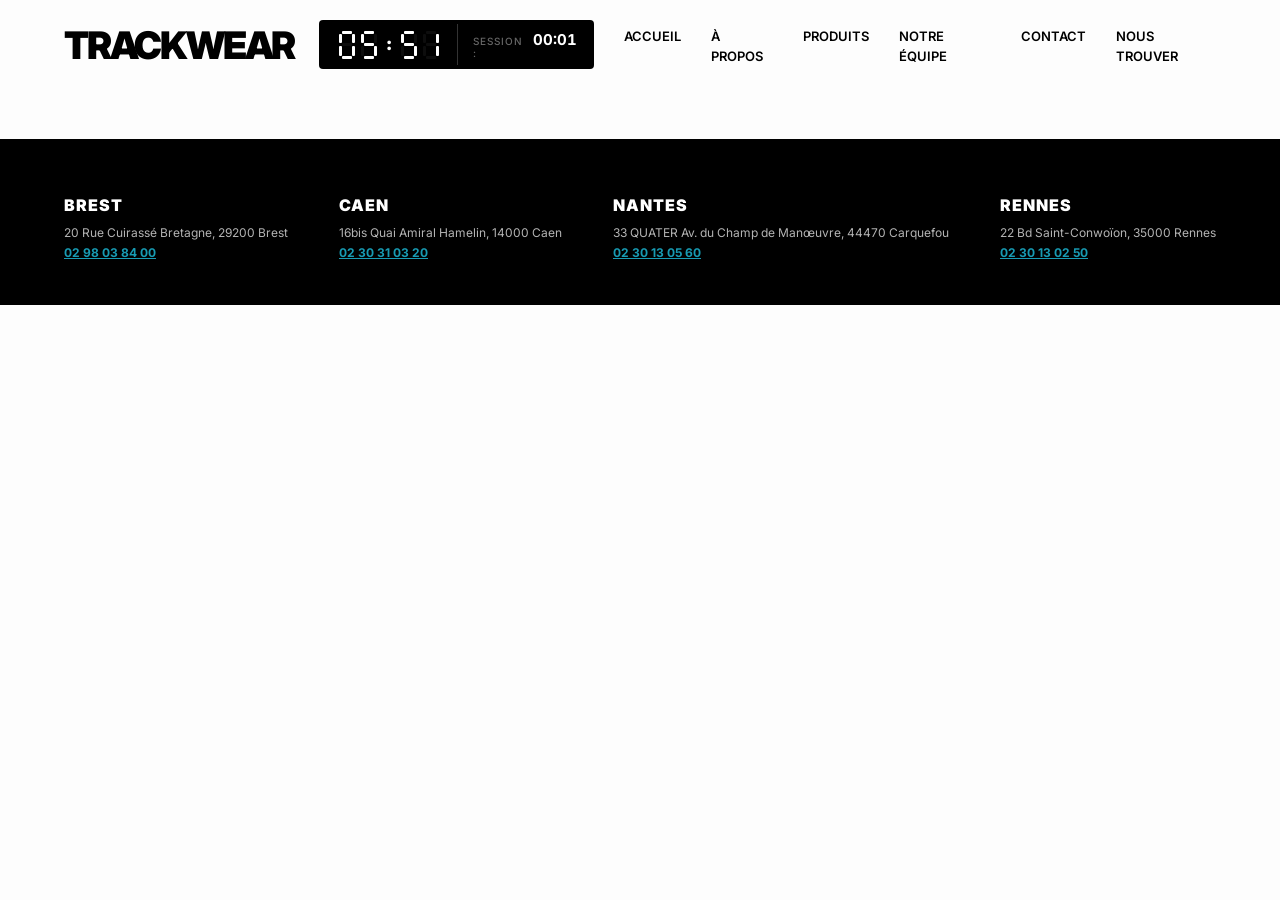
==== index/index.html @ 999ee444 "Update static page" ====
<!DOCTYPE html>
<html lang="fr">
<head>
    <meta charset="UTF-8">
    <meta name="viewport" content="width=device-width, initial-scale=1.0">
    <link rel="stylesheet" href="styles.css">
    <script src="script.js" defer></script>
    <title>Accueil</title>
</head>
<body>
    <div id="loader-overlay">
        <div class="loader-bar"></div>
        <div id="loader-text">Chargement...</div>
    </div>
    <header>
        <nav>
            <div class="logo-container">
                <h1><a href="../index/index.html">Trackwear</a></h1>
                <div class="time">
                    <div id="clock" class="clock">                   
                        <div id="hours-tens"></div>
                        <div id="hours-units"></div>
                        <div id="colon" class="colon">:</div>
                        <div id="minutes-tens"></div>
                        <div id="minutes-units"></div>
                    </div>
                    <div class="chrono-container">
                        <span id="label">Session :</span>
                        <span id="chrono">00:00</span>
                    </div>
                </div>
            </div>
            <div class="links">
                <li><a href="../index/index.html">Accueil</a></li>                
                <li><a href="../about/about.html">À propos</a></li>
                <li><a href="../produits/produits.html">Produits</a></li>
                <li><a href="../team/team.html" class="confirm-nav">Notre Équipe</a></li>
                <li><a href="../contact/contact.html">Contact</a></li>
                <li><a href="../location/location.html">Nous trouver</a></li>
            </div>
        </nav>
    </header>
    <div id="custom-confirm" class="modal-hidden">
        <div class="modal-content">
            <p>Souhaitez-vous vraiment naviguer vers la présentation de l'équipe ?</p>
            <div class="modal-buttons">
                <button id="btn-vrai">VRAI</button>
                <button id="btn-faux">FAUX</button>
            </div>
        </div>
    </div>

    <footer>
        <div class="footer-content">
            <div class="campus">
                <h3>Brest</h3>
                <p>20 Rue Cuirassé Bretagne, 29200 Brest</p>
                <p class="phone-number">02 98 03 84 00</p>
            </div>
            <div class="campus">
                <h3>Caen</h3>
                <p>16bis Quai Amiral Hamelin, 14000 Caen</p>
                <p class="phone-number">02 30 31 03 20</p>
            </div>
            <div class="campus">
                <h3>Nantes</h3>
                <p>33 QUATER Av. du Champ de Manœuvre, 44470 Carquefou</p>
                <p class="phone-number">02 30 13 05 60</p>
            </div>
            <div class="campus">
                <h3>Rennes</h3>
                <p>22 Bd Saint-Conwoïon, 35000 Rennes</p>
                <p class="phone-number">02 30 13 02 50</p>
            </div>
        </div>
        <audio id="ringtone" src="../assets/audio/alastor_sonnerie.mp3"></audio>
    </footer>
</body>
</html>
---- index/styles.css ----
@import url('https://fonts.googleapis.com/css2?family=Inter:wght@400;500;900&display=swap');

body {
    margin: 0;
    font-family: 'Inter', sans-serif;
    background-color: #fdfdfd;
}

/* Le conteneur du loader (caché par défaut) */
#loader-overlay {
    position: fixed;
    top: 0;
    left: 0;
    width: 100%;
    height: 100%;
    background: rgba(255, 255, 255, 0.9); /* Fond blanc semi-transparent */
    display: none; /* Caché */
    flex-direction: column;
    justify-content: center;
    align-items: center;
    z-index: 9999;
}

/* La barre de chargement animée */
.loader-bar {
    width: 150px;
    height: 4px;
    background-color: #eee;
    position: relative;
    overflow: hidden;
}

.loader-bar::after {
    content: '';
    position: absolute;
    width: 60px;
    height: 100%;
    background-color: #000; /* Noir comme ton logo */
    animation: loading 1.5s infinite ease-in-out;
}

@keyframes loading {
    0% { left: -60px; }
    100% { left: 150px; }
}

#loader-text {
    margin-top: 15px;
    font-weight: 900;
    text-transform: uppercase;
    font-size: 12px;
    letter-spacing: 2px;
}

/* --- NAVIGATION --- */
nav {
    display: flex;
    justify-content: space-between;
    align-items: center;
    padding: 20px 5%;
}

.logo-container {
    display: flex;
    flex-direction: row; 
    align-items: center;
    gap: 25px; 
}

h1 {
    margin: 0;
    font-weight: 900;
    font-size: 38px; 
    line-height: 1;
    letter-spacing: -2.2px;
    text-transform: uppercase;
}

h1 a {
    text-decoration: none;
    color: #000;
}

/* --- BOITIER TEMPS --- */
.time {
    display: flex;
    flex-direction: row;
    align-items: center;
    background: #000; 
    border-radius: 4px;
    padding: 4px 12px;
}

.clock, .chrono-container {
    display: flex;
    align-items: center;
    color: #fff;
    padding: 6px 5px;
}

/* HORLOGE */
.clock > div {
    position: relative;
    width: 16px;
    height: 28px;
    margin: 0 3px;
}

.segment {
    position: absolute;
    background: #fff;
    border-radius: 1px;
}

/* Positions Segments (Taille 28px) */
.segment0 { left: 3px; top: 0; width: 10px; height: 3px; }
.segment1 { left: 0; top: 3px; width: 3px; height: 9px; }
.segment2 { left: 13px; top: 3px; width: 3px; height: 9px; }
.segment3 { left: 3px; top: 12px; width: 10px; height: 3px; }
.segment4 { left: 0; top: 15px; width: 3px; height: 10px; }
.segment5 { left: 13px; top: 15px; width: 3px; height: 10px; }
.segment6 { left: 3px; top: 25px; width: 10px; height: 3px; }

.clock > .colon {
    font-size: 18px;
    font-weight: 900;
    width: 12px;
    text-align: center;
    line-height: 25px;
}

.off { opacity: 0.05; }

/* --- CHRONO AVEC LABEL GRIS --- */
.chrono-container {
    border-left: 1px solid rgba(255, 255, 255, 0.2);
    margin-left: 10px;
    padding-left: 15px;
    display: flex;
    align-items: baseline; /* Aligne le texte sur la ligne de base */
}

#label {
    color: #fff;
    opacity: 0.4;       /* C'est ici qu'on crée le gris par transparence */
    font-size: 10px;    /* Plus petit pour le style */
    font-weight: 500;
    text-transform: uppercase;
    margin-right: 8px;  /* Espace avec les chiffres */
    letter-spacing: 1px;
}

#chrono {
    font-weight: 700;
    font-size: 15px;
    font-variant-numeric: tabular-nums; /* Empêche le tremblement */
    min-width: 45px;
    text-align: right;
}

/* --- LIENS --- */
.links { display: flex; list-style: none; margin: 0; }
.links li { margin-left: 30px; }
.links a {
    text-decoration: none;
    color: #000;
    font-weight: 600;
    text-transform: uppercase;
    font-size: 13px;
    position: relative;
    padding-bottom: 5px;
}
.links a::after {
    content: '';
    position: absolute;
    width: 0;
    height: 2px;
    bottom: 0; left: 0;
    background-color: #000;
    transition: width 0.3s ease;
}
.links a:hover::after { width: 100%; }

.nav-active {
    background-color: #ffcc00 !important; /* Couleur test bien visible */
    color: #000 !important;
}

#custom-confirm {
    position: fixed;
    top: 0; left: 0; width: 100%; height: 100%;
    background: rgba(0,0,0,0.8);
    display: none; /* Caché par défaut */
    justify-content: center;
    align-items: center;
    z-index: 10000;
}

.modal-content {
    background: white;
    padding: 30px;
    border-radius: 4px;
    text-align: center;
    font-family: 'Inter', sans-serif;
}

.modal-content p {
    font-weight: 900;
    text-transform: uppercase;
    margin-bottom: 20px;
}

.modal-buttons {
    display: flex;
    gap: 20px;
    justify-content: center;
}

.modal-buttons button {
    padding: 10px 25px;
    border: 2px solid black;
    font-weight: 900;
    cursor: pointer;
    transition: 0.2s;
}

#btn-vrai { background: black; color: white; }
#btn-faux { background: white; color: black; }

#btn-vrai:hover { opacity: 0.8; }
#btn-faux:hover { background: #eee; }

footer {
    background-color: #000;
    color: #fff;
    padding: 40px 5%;
    margin-top: 50px;
    font-family: 'Inter', sans-serif;
}

.footer-content {
    display: flex;
    justify-content: space-between;
    flex-wrap: wrap;
    gap: 20px;
}

.campus h3 {
    text-transform: uppercase;
    font-weight: 900;
    font-size: 16px;
    margin-bottom: 10px;
    letter-spacing: 1px;
}

.campus p {
    font-size: 12px;
    opacity: 0.7;
    margin: 5px 0;
}

.phone-number {
    cursor: pointer;
    font-weight: 700;
    color: #2df; /* Un petit rappel du bleu pour montrer que c'est interactif */
    text-decoration: underline;
}
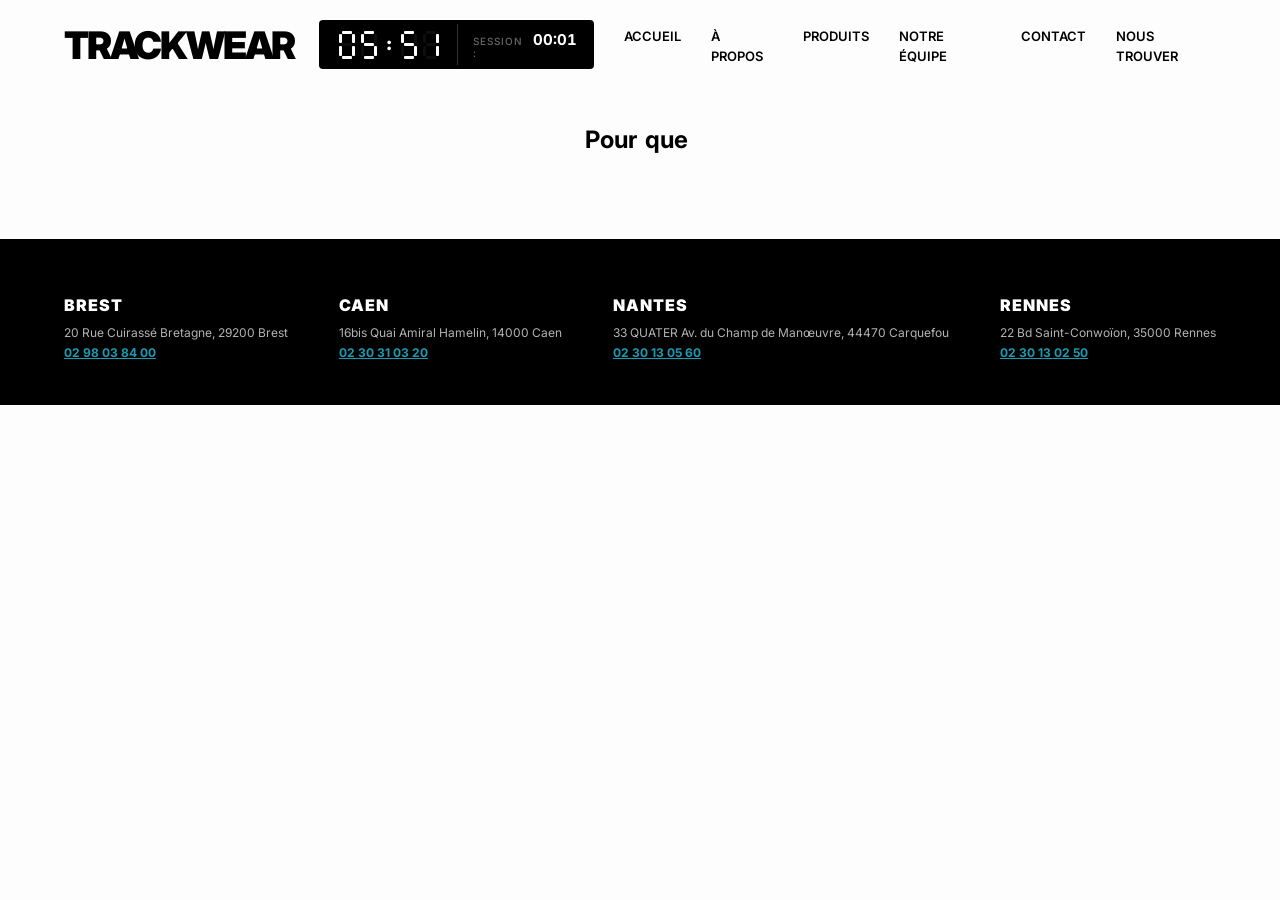
==== commit 562014ad: "update" ====
--- a/index/index.html
+++ b/index/index.html
@@ -40,14 +40,9 @@
             </div>
         </nav>
     </header>
-    <div id="custom-confirm" class="modal-hidden">
-        <div class="modal-content">
-            <p>Souhaitez-vous vraiment naviguer vers la présentation de l'équipe ?</p>
-            <div class="modal-buttons">
-                <button id="btn-vrai">VRAI</button>
-                <button id="btn-faux">FAUX</button>
-            </div>
-        </div>
+
+    <div class="slogan-container">
+        <h4 id="slogan-animated" class="slogan-text"></h4>
     </div>
 
     <footer>
--- a/index/styles.css
+++ b/index/styles.css
@@ -181,9 +181,46 @@
 }
 .links a:hover::after { width: 100%; }
 
-.nav-active {
-    background-color: #ffcc00 !important; /* Couleur test bien visible */
-    color: #000 !important;
+.slogan-container {
+    height: 100px; /* Hauteur fixe pour éviter que le reste du site bouge */
+    display: flex;
+    align-items: center;
+    justify-content: center;
+    overflow: hidden;
+}
+
+.slogan-text {
+    font-family: 'Inter', sans-serif;
+    font-weight: 700;
+    font-size: 24px;
+    text-align: center;
+    transition: all 0.5s ease;
+}
+
+/* Animation de translation (Droite -> Gauche -> Centre) */
+@keyframes shakeAndSlide {
+    0% { transform: translateX(0); }
+    30% { transform: translateX(50px); }
+    60% { transform: translateX(-50px); }
+    100% { transform: translateX(0); }
+}
+
+.animate-move {
+    animation: shakeAndSlide 1.5s ease-in-out forwards;
+}
+
+/* Apparition douce du mot */
+.word {
+    display: inline-block;
+    margin-right: 8px;
+    opacity: 0;
+    transform: translateY(10px);
+    transition: all 0.5s ease;
+}
+
+.word.visible {
+    opacity: 1;
+    transform: translateY(0);
 }
 
 #custom-confirm {
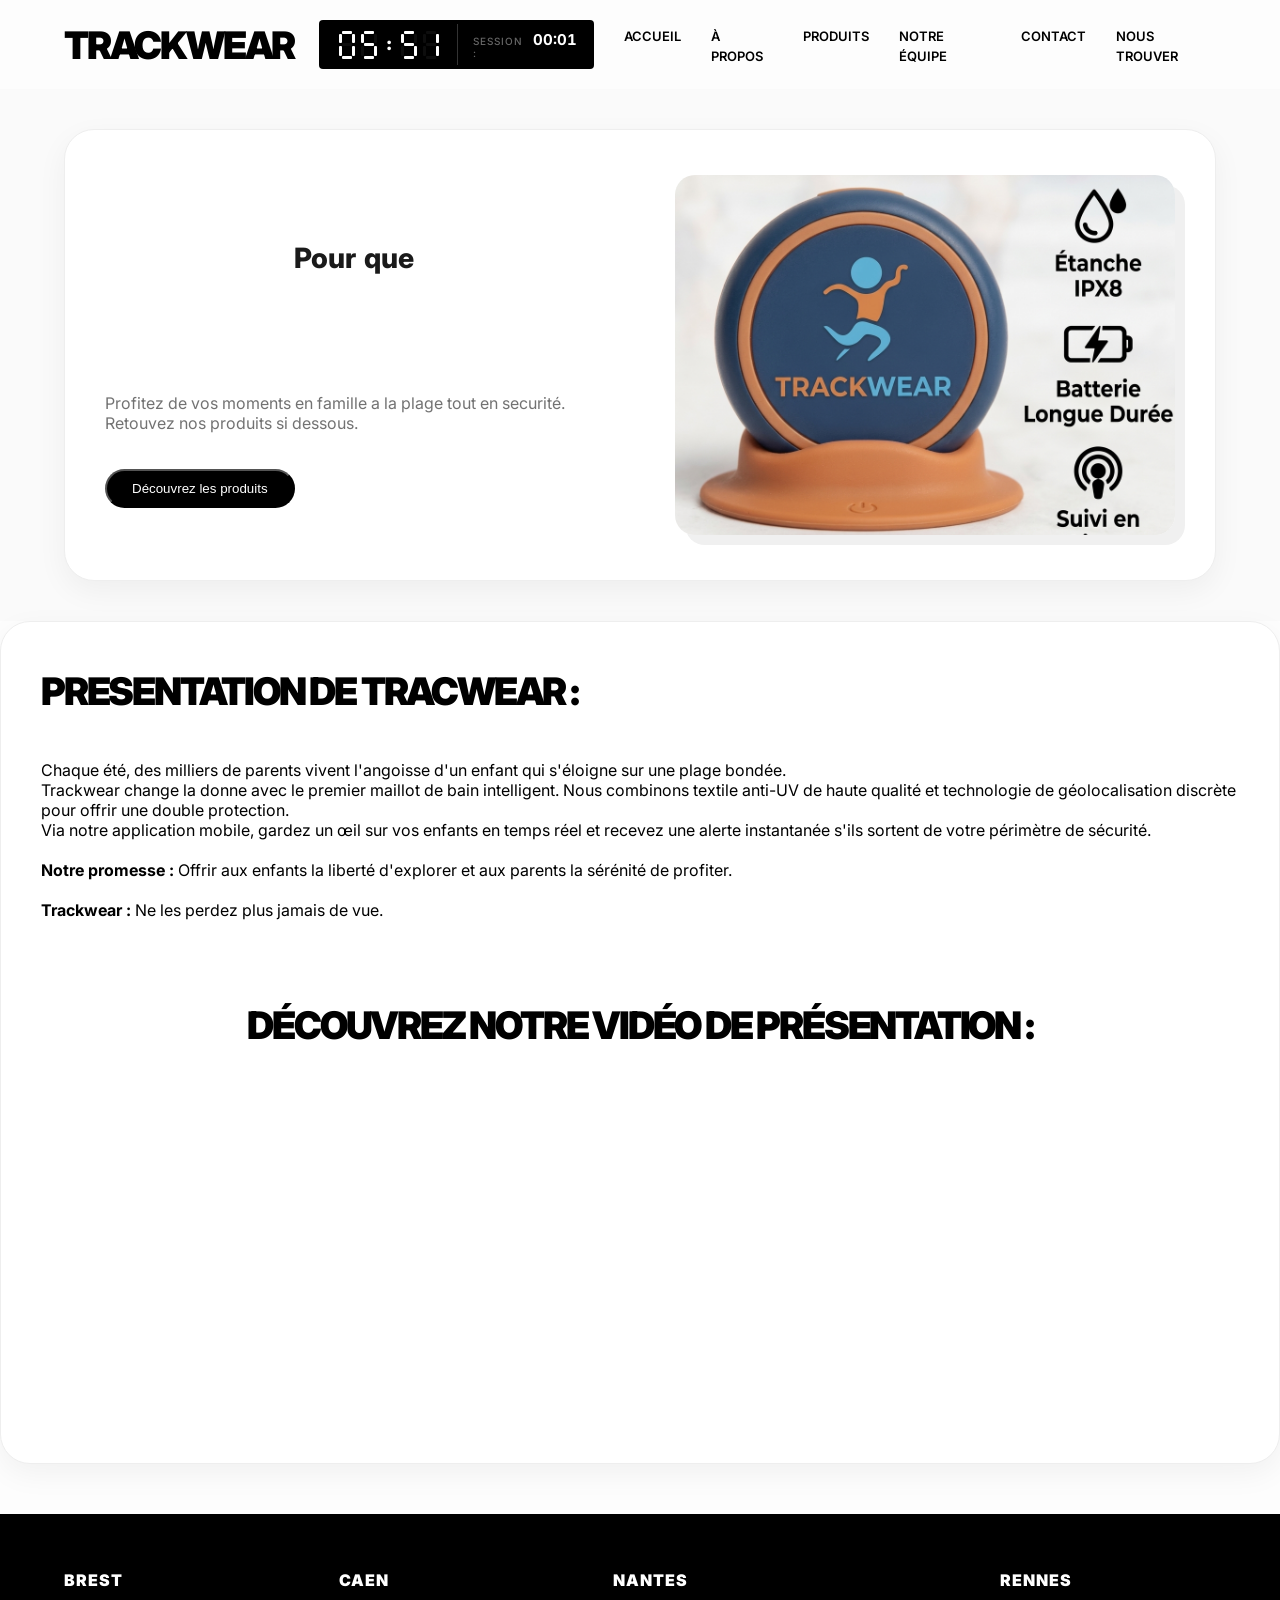
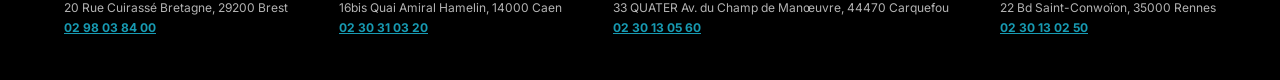
==== commit d016268c: "acceuil 95%" ====
--- a/index/index.html
+++ b/index/index.html
@@ -4,6 +4,7 @@
     <meta charset="UTF-8">
     <meta name="viewport" content="width=device-width, initial-scale=1.0">
     <link rel="stylesheet" href="styles.css">
+    <link rel="stylesheet" href="acceuil.css">
     <script src="script.js" defer></script>
     <title>Accueil</title>
 </head>
@@ -41,9 +42,37 @@
         </nav>
     </header>
 
-    <div class="slogan-container">
-        <h4 id="slogan-animated" class="slogan-text"></h4>
-    </div>
+    <section class="slogan-section">
+        <div class="slogan-container">
+            <div class="text-wrapper">
+                <h4 id="slogan-animated" class="slogan-text"></h4>
+                <p>Profitez de vos moments en famille a la plage tout en securité. <br>Retouvez nos produits si dessous.</p>
+                <a href="../produits/produits.html" class="nav-link cta-link">
+                    <button>Découvrez les produits</button>
+                </a>
+            </div>
+            <div class="image-wrapper">
+                <img src="../assets/images/tracker.png" alt="Tracker" class="slogan-image">
+            </div>
+        </div>
+    </section>
+
+    <section class="presentation-section">
+        <div>
+            <h1>Presentation de Tracwear :</h1>
+            <p>Chaque été, des milliers de parents vivent l'angoisse d'un enfant qui s'éloigne sur une plage bondée.<br> Trackwear change la donne avec le premier maillot de bain intelligent. 
+                Nous combinons textile anti-UV de haute qualité et technologie de géolocalisation discrète pour offrir une double protection. <br>Via notre application mobile, gardez un œil sur vos enfants en temps réel et recevez une alerte instantanée s'ils sortent de votre périmètre de sécurité. <br><br>
+                <strong>Notre promesse :</strong> Offrir aux enfants la liberté d'explorer et aux parents la sérénité de profiter.<br><br>
+                <strong>Trackwear :</strong> Ne les perdez plus jamais de vue.</p>
+        </div>
+
+        <div class="video-section">
+            <h1>Découvrez notre vidéo de présentation :</h1>
+            <div class="video-wrapper">
+               <iframe width="560" height="315" src="https://www.youtube.com/embed/kBzwgoLdyms" title="YouTube video player" frameborder="0" allow="accelerometer; autoplay; clipboard-write; encrypted-media; gyroscope; picture-in-picture" allowfullscreen></iframe>
+            </div>
+        </div>
+    </section>
 
     <footer>
         <div class="footer-content">
--- a/index/styles.css
+++ b/index/styles.css
@@ -181,92 +181,6 @@
 }
 .links a:hover::after { width: 100%; }
 
-.slogan-container {
-    height: 100px; /* Hauteur fixe pour éviter que le reste du site bouge */
-    display: flex;
-    align-items: center;
-    justify-content: center;
-    overflow: hidden;
-}
-
-.slogan-text {
-    font-family: 'Inter', sans-serif;
-    font-weight: 700;
-    font-size: 24px;
-    text-align: center;
-    transition: all 0.5s ease;
-}
-
-/* Animation de translation (Droite -> Gauche -> Centre) */
-@keyframes shakeAndSlide {
-    0% { transform: translateX(0); }
-    30% { transform: translateX(50px); }
-    60% { transform: translateX(-50px); }
-    100% { transform: translateX(0); }
-}
-
-.animate-move {
-    animation: shakeAndSlide 1.5s ease-in-out forwards;
-}
-
-/* Apparition douce du mot */
-.word {
-    display: inline-block;
-    margin-right: 8px;
-    opacity: 0;
-    transform: translateY(10px);
-    transition: all 0.5s ease;
-}
-
-.word.visible {
-    opacity: 1;
-    transform: translateY(0);
-}
-
-#custom-confirm {
-    position: fixed;
-    top: 0; left: 0; width: 100%; height: 100%;
-    background: rgba(0,0,0,0.8);
-    display: none; /* Caché par défaut */
-    justify-content: center;
-    align-items: center;
-    z-index: 10000;
-}
-
-.modal-content {
-    background: white;
-    padding: 30px;
-    border-radius: 4px;
-    text-align: center;
-    font-family: 'Inter', sans-serif;
-}
-
-.modal-content p {
-    font-weight: 900;
-    text-transform: uppercase;
-    margin-bottom: 20px;
-}
-
-.modal-buttons {
-    display: flex;
-    gap: 20px;
-    justify-content: center;
-}
-
-.modal-buttons button {
-    padding: 10px 25px;
-    border: 2px solid black;
-    font-weight: 900;
-    cursor: pointer;
-    transition: 0.2s;
-}
-
-#btn-vrai { background: black; color: white; }
-#btn-faux { background: white; color: black; }
-
-#btn-vrai:hover { opacity: 0.8; }
-#btn-faux:hover { background: #eee; }
-
 footer {
     background-color: #000;
     color: #fff;
--- a/index/acceuil.css
+++ b/index/acceuil.css
@@ -0,0 +1,176 @@
+.slogan-section {
+    padding: 40px 5%;
+    background-color: #fafafa; /* Gris très léger pour faire ressortir le blanc */
+}
+
+.slogan-container {
+    height: 450px;
+    max-width: 1200px;
+    margin: 0 auto;
+    display: flex;
+    align-items: center;
+    justify-content: space-between;
+    background: #ffffff;
+    border-radius: 30px; /* Coins arrondis modernes */
+    padding: 0 40px;
+    box-shadow: 0 10px 30px rgba(0, 0, 0, 0.05); /* Ombre très subtile */
+    overflow: hidden;
+    border: 1px solid #eeeeee; /* Bordure fine au lieu du rouge */
+}
+
+/* On donne du poids au texte */
+.text-wrapper {
+    flex: 1;
+    padding-right: 20px;
+}
+
+.text-wrapper p {
+    opacity: 55%;
+    margin-top: 80px;
+}
+
+.text-wrapper button {
+    margin-top: 20px;
+    padding: 10px 25px;
+    border-radius: 30px;
+    background-color: black;
+    color: white;
+    text-decoration: none;
+    cursor: pointer;
+}
+
+.slogan-text {
+    width: 70%;
+    font-family: 'Inter', sans-serif;
+    font-weight: 800; /* Plus gras pour le côté impactant */
+    font-size: 28px;
+    color: #1a1a1a;
+    line-height: 1.3;
+    text-align: center; /* Aligné à gauche pour le contraste avec l'image */
+    margin-left: 60px;
+    min-height: 2.6em;
+}
+
+/* Style de l'image avec un effet de profondeur */
+.image-wrapper {
+    flex: 0 0 500px; /* Largeur fixe pour l'image */
+    height: 400px;
+    display: flex;
+    align-items: center;
+    justify-content: center;
+}
+
+.slogan-image {
+    width: 100%;
+    height: 360px;
+    object-fit: cover; /* L'image remplit le cadre proprement */
+    border-radius: 20px;
+    box-shadow: 10px 10px 0px #f0f0f0; /* Petit décalage graphique sympa */
+    transition: transform 0.5s ease;
+}
+
+.slogan-image:hover {
+    transform: scale(1.02); /* Petit effet de zoom au survol */
+}
+
+.presentation-section {
+    padding: 40px 5%;
+    max-width: 1200px;
+    height: auto;
+    margin: 0 auto;
+    display: flex;
+    flex-direction: column;
+    background: #ffffff;
+    border-radius: 30px; /* Coins arrondis modernes */
+    padding: 0 40px;
+    box-shadow: 0 10px 30px rgba(0, 0, 0, 0.05); /* Ombre très subtile */
+    overflow: hidden;
+    border: 1px solid #eeeeee; /* Bordure fine au lieu du rouge */
+}
+
+.presentation-section h1 {
+    margin-bottom: 50px;
+    margin-top: 50px;
+}
+
+.video-section {
+    display: flex;
+    flex-direction: column;
+    align-items: center;
+    justify-content: center;
+    margin-bottom: 50px;
+}
+
+.video-section h1 {
+    margin-top: 70px;
+}
+
+/* Animation de translation (Droite -> Gauche -> Centre) */
+@keyframes shakeAndSlide {
+    0% { transform: translateX(0); }
+    30% { transform: translateX(50px); }
+    60% { transform: translateX(-50px); }
+    100% { transform: translateX(0); }
+}
+
+.animate-move {
+    animation: shakeAndSlide 1.5s ease-in-out forwards;
+}
+
+/* Apparition douce du mot */
+.word {
+    display: inline-block;
+    margin-right: 8px;
+    opacity: 0;
+    transform: translateY(10px);
+    transition: all 0.5s ease;
+}
+
+.word.visible {
+    opacity: 1;
+    transform: translateY(0);
+}
+
+#custom-confirm {
+    position: fixed;
+    top: 0; left: 0; width: 100%; height: 100%;
+    background: rgba(0,0,0,0.8);
+    display: none; /* Caché par défaut */
+    justify-content: center;
+    align-items: center;
+    z-index: 10000;
+}
+
+.modal-content {
+    background: white;
+    padding: 30px;
+    border-radius: 4px;
+    text-align: center;
+    font-family: 'Inter', sans-serif;
+}
+
+.modal-content p {
+    font-weight: 900;
+    text-transform: uppercase;
+    margin-bottom: 20px;
+}
+
+.modal-buttons {
+    display: flex;
+    gap: 20px;
+    justify-content: center;
+}
+
+.modal-buttons button {
+    padding: 10px 25px;
+    border: 2px solid black;
+    font-weight: 900;
+    cursor: pointer;
+    transition: 0.2s;
+}
+
+#btn-vrai { background: black; color: white; }
+#btn-faux { background: white; color: black; }
+
+#btn-vrai:hover { opacity: 0.8; }
+#btn-faux:hover { background: #eee; }
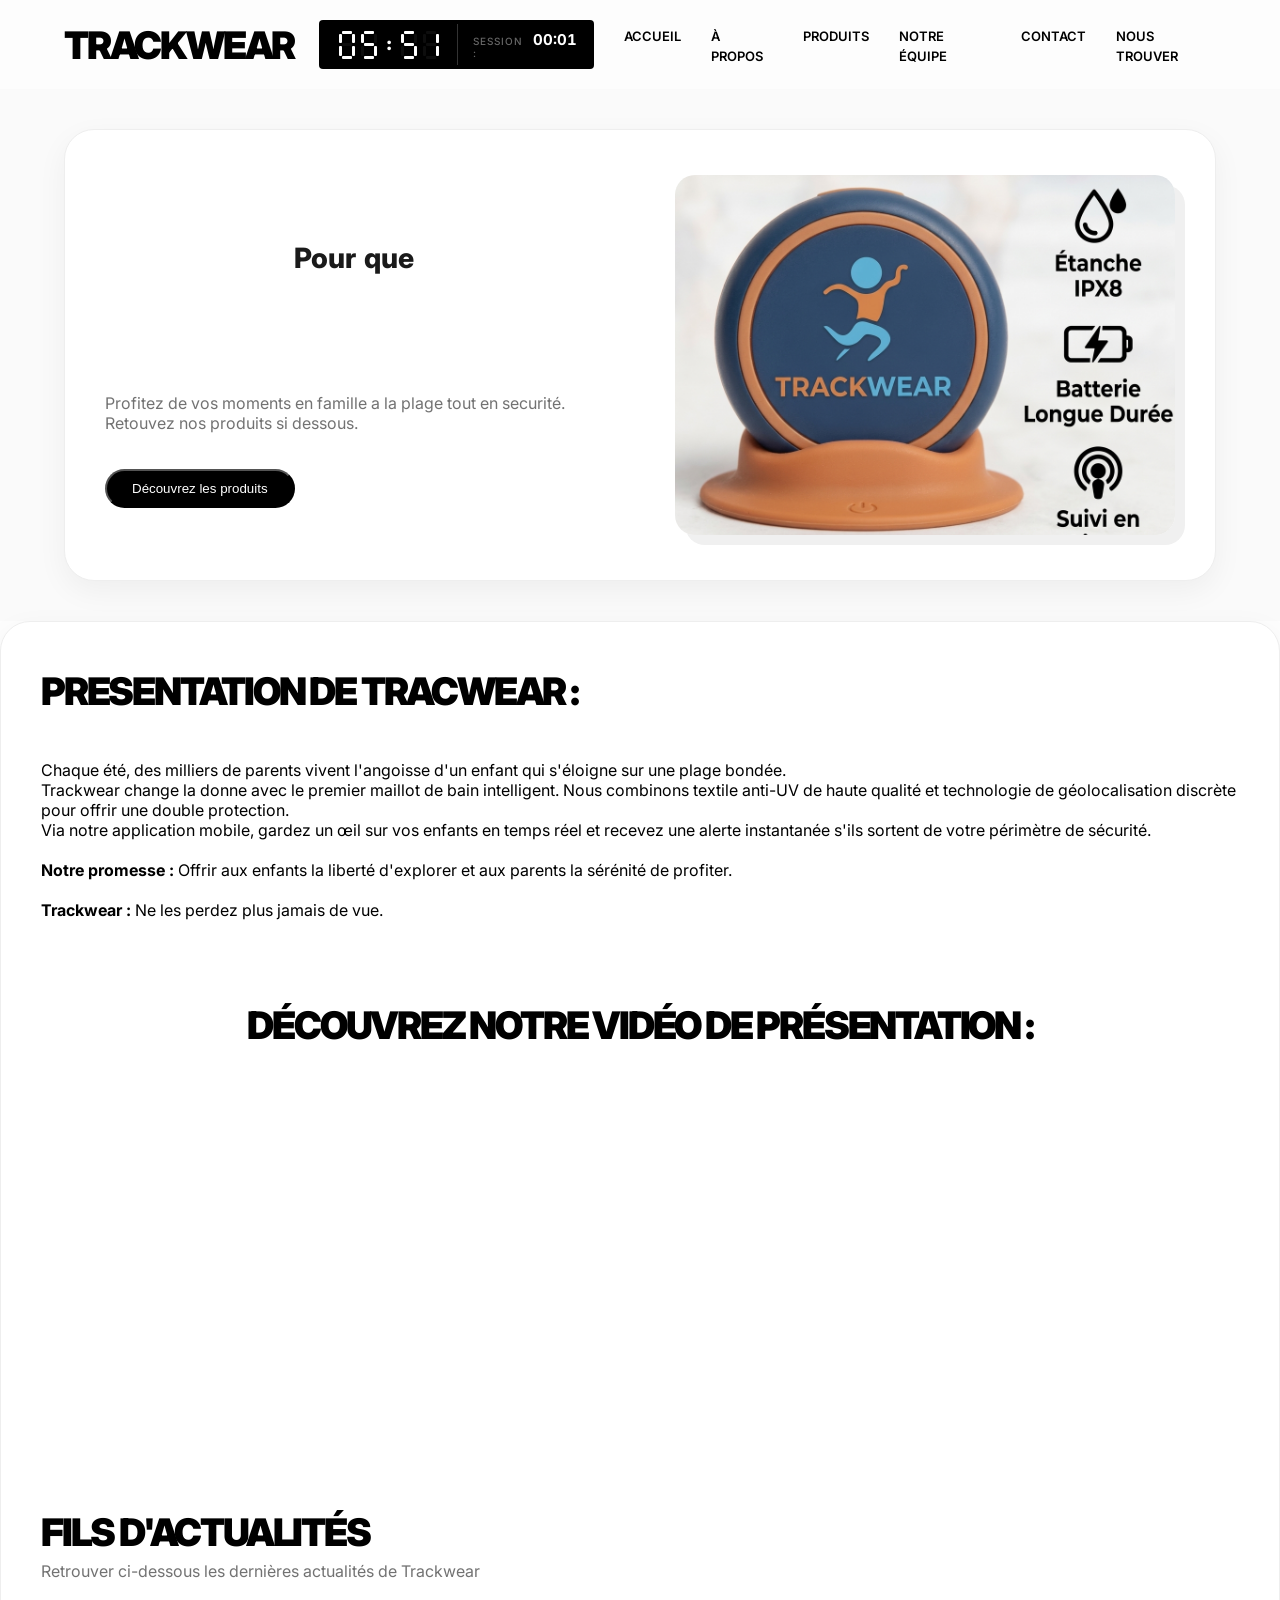
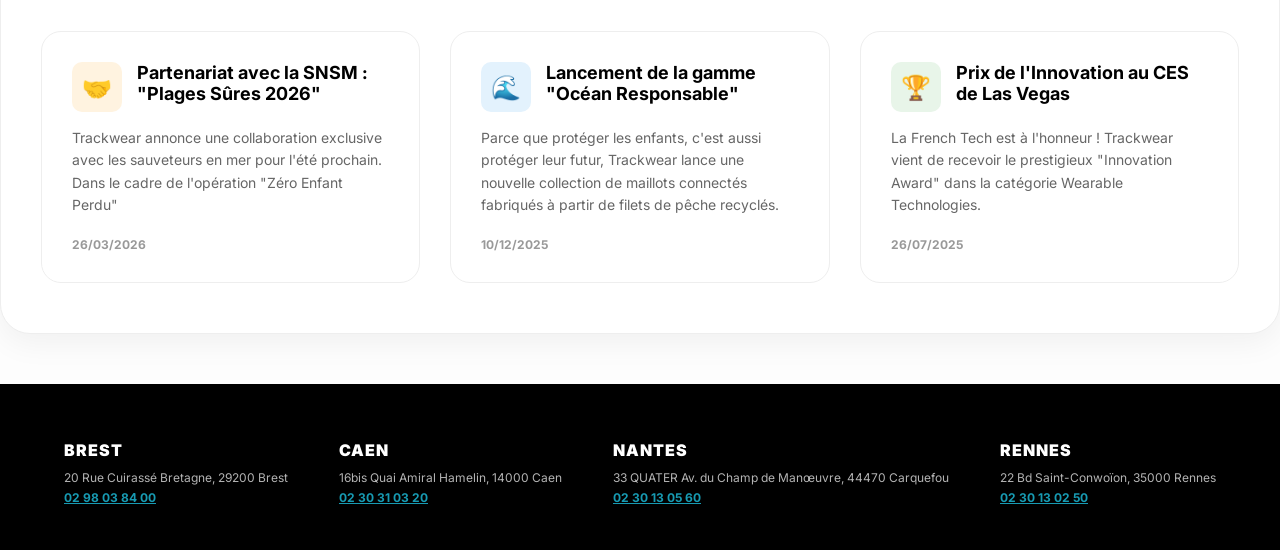
==== commit 8040607e: "update" ====
--- a/index/index.html
+++ b/index/index.html
@@ -59,7 +59,7 @@
 
     <section class="presentation-section">
         <div>
-            <h1>Presentation de Tracwear :</h1>
+            <h1>Presentation   de   Tracwear :</h1>
             <p>Chaque été, des milliers de parents vivent l'angoisse d'un enfant qui s'éloigne sur une plage bondée.<br> Trackwear change la donne avec le premier maillot de bain intelligent. 
                 Nous combinons textile anti-UV de haute qualité et technologie de géolocalisation discrète pour offrir une double protection. <br>Via notre application mobile, gardez un œil sur vos enfants en temps réel et recevez une alerte instantanée s'ils sortent de votre périmètre de sécurité. <br><br>
                 <strong>Notre promesse :</strong> Offrir aux enfants la liberté d'explorer et aux parents la sérénité de profiter.<br><br>
@@ -71,6 +71,36 @@
             <div class="video-wrapper">
                <iframe width="560" height="315" src="https://www.youtube.com/embed/kBzwgoLdyms" title="YouTube video player" frameborder="0" allow="accelerometer; autoplay; clipboard-write; encrypted-media; gyroscope; picture-in-picture" allowfullscreen></iframe>
             </div>
+        </div>
+        <div class="actualite">
+            <h1>Fils d'actualités</h1>
+            <p>Retrouver ci-dessous les dernières actualités de Trackwear</p>
+        </div>
+        <div class="cards-container">
+            <article class="news-card">
+                <div class="card-header">
+                    <span class="card-icon icon-orange">🤝</span>
+                    <h3 class="card-title">Partenariat avec la SNSM : "Plages Sûres 2026"</h3>
+                </div>
+                <p class="card-text">Trackwear annonce une collaboration exclusive avec les sauveteurs en mer pour l'été prochain. Dans le cadre de l'opération "Zéro Enfant Perdu"</p>
+                <time class="card-date" datetime="2026-03-26">26/03/2026</time>
+            </article>
+            <article class="news-card">
+                <div class="card-header">
+                    <span class="card-icon icon-blue">🌊</span>
+                    <h3 class="card-title">Lancement de la gamme "Océan Responsable"</h3>
+                </div>
+                <p class="card-text">Parce que protéger les enfants, c'est aussi protéger leur futur, Trackwear lance une nouvelle collection de maillots connectés fabriqués à partir de filets de pêche recyclés.</p>
+                <time class="card-date" datetime="2025-12-10">10/12/2025</time>
+            </article>
+            <article class="news-card">
+                <div class="card-header">
+                    <span class="card-icon icon-green">🏆</span>
+                    <h3 class="card-title">Prix de l'Innovation au CES de Las Vegas</h3>
+                </div>
+                <p class="card-text">La French Tech est à l'honneur ! Trackwear vient de recevoir le prestigieux "Innovation Award" dans la catégorie Wearable Technologies.</p>
+                <time class="card-date" datetime="2025-07-26">26/07/2025</time>
+            </article>
         </div>
     </section>
 
--- a/index/acceuil.css
+++ b/index/acceuil.css
@@ -70,7 +70,7 @@
 }
 
 .slogan-image:hover {
-    transform: scale(1.02); /* Petit effet de zoom au survol */
+    transform: scale(2); /* Petit effet de zoom au survol */
 }
 
 .presentation-section {
@@ -105,6 +105,85 @@
     margin-top: 70px;
 }
 
+.actualite p {
+    margin-top: -40px;
+    opacity: 55%;
+    margin-bottom: 50px;
+}
+
+.cards-container {
+    display: flex;
+    justify-content: space-between; /* Espace uniforme entre les cartes */
+    gap: 30px; /* Espace fixe entre les cartes */
+    max-width: 1200px; /* Largeur maximale pour les grands écrans */
+    width: 100%;
+    margin-bottom: 50px;
+}
+
+/* --- STYLE DE LA CARTE --- */
+.news-card {
+    background-color: #ffffff;
+    border: 1px solid #eeeeee; /* Bordure très fine */
+    border-radius: 20px; /* Coins très arrondis */
+    padding: 30px;
+    flex: 1; /* Chaque carte prend une part égale de la largeur */
+    display: flex;
+    flex-direction: column; /* Aligne le contenu de haut en bas */
+    justify-content: space-between; /* Pousse la date tout en bas */
+    transition: box-shadow 0.3s ease; /* Effet au survol */
+}
+
+/* Effet de survol léger */
+.news-card:hover {
+    box-shadow: 0 5px 15px rgba(0,0,0,0.05);
+}
+
+/* --- EN-TÊTE DE LA CARTE (Icône + Titre) --- */
+.card-header {
+    display: flex;
+    align-items: flex-start; /* Aligne l'icône en haut du titre */
+    gap: 15px; /* Espace entre l'icône et le titre */
+    margin-bottom: 15px;
+}
+
+.card-icon {
+    display: flex;
+    justify-content: center;
+    align-items: center;
+    font-size: 24px;
+    width: 50px;
+    height: 50px;
+    min-width: 50px; /* Empêche l'icône de rétrécir */
+    border-radius: 10px; /* Arrondi léger */
+}
+
+/* Couleurs spécifiques pour les fonds d'icônes */
+.icon-orange { background-color: #fff3e0; }
+.icon-blue { background-color: #e3f2fd; }
+.icon-green { background-color: #e8f5e9; }
+
+/* --- TEXTES DE LA CARTE --- */
+.card-title {
+    margin: 0;
+    font-size: 18px;
+    color: #000000;
+    font-weight: 700;
+}
+
+.card-text {
+    font-size: 14px;
+    color: #666666; /* Gris pour le texte secondaire */
+    line-height: 1.6; /* Plus d'espace entre les lignes */
+    margin: 0 0 20px 0;
+}
+
+.card-date {
+    font-size: 12px;
+    color: #999999;
+    font-weight: bold;
+    align-self: flex-start; /* Aligne la date à gauche */
+}
+
 /* Animation de translation (Droite -> Gauche -> Centre) */
 @keyframes shakeAndSlide {
     0% { transform: translateX(0); }
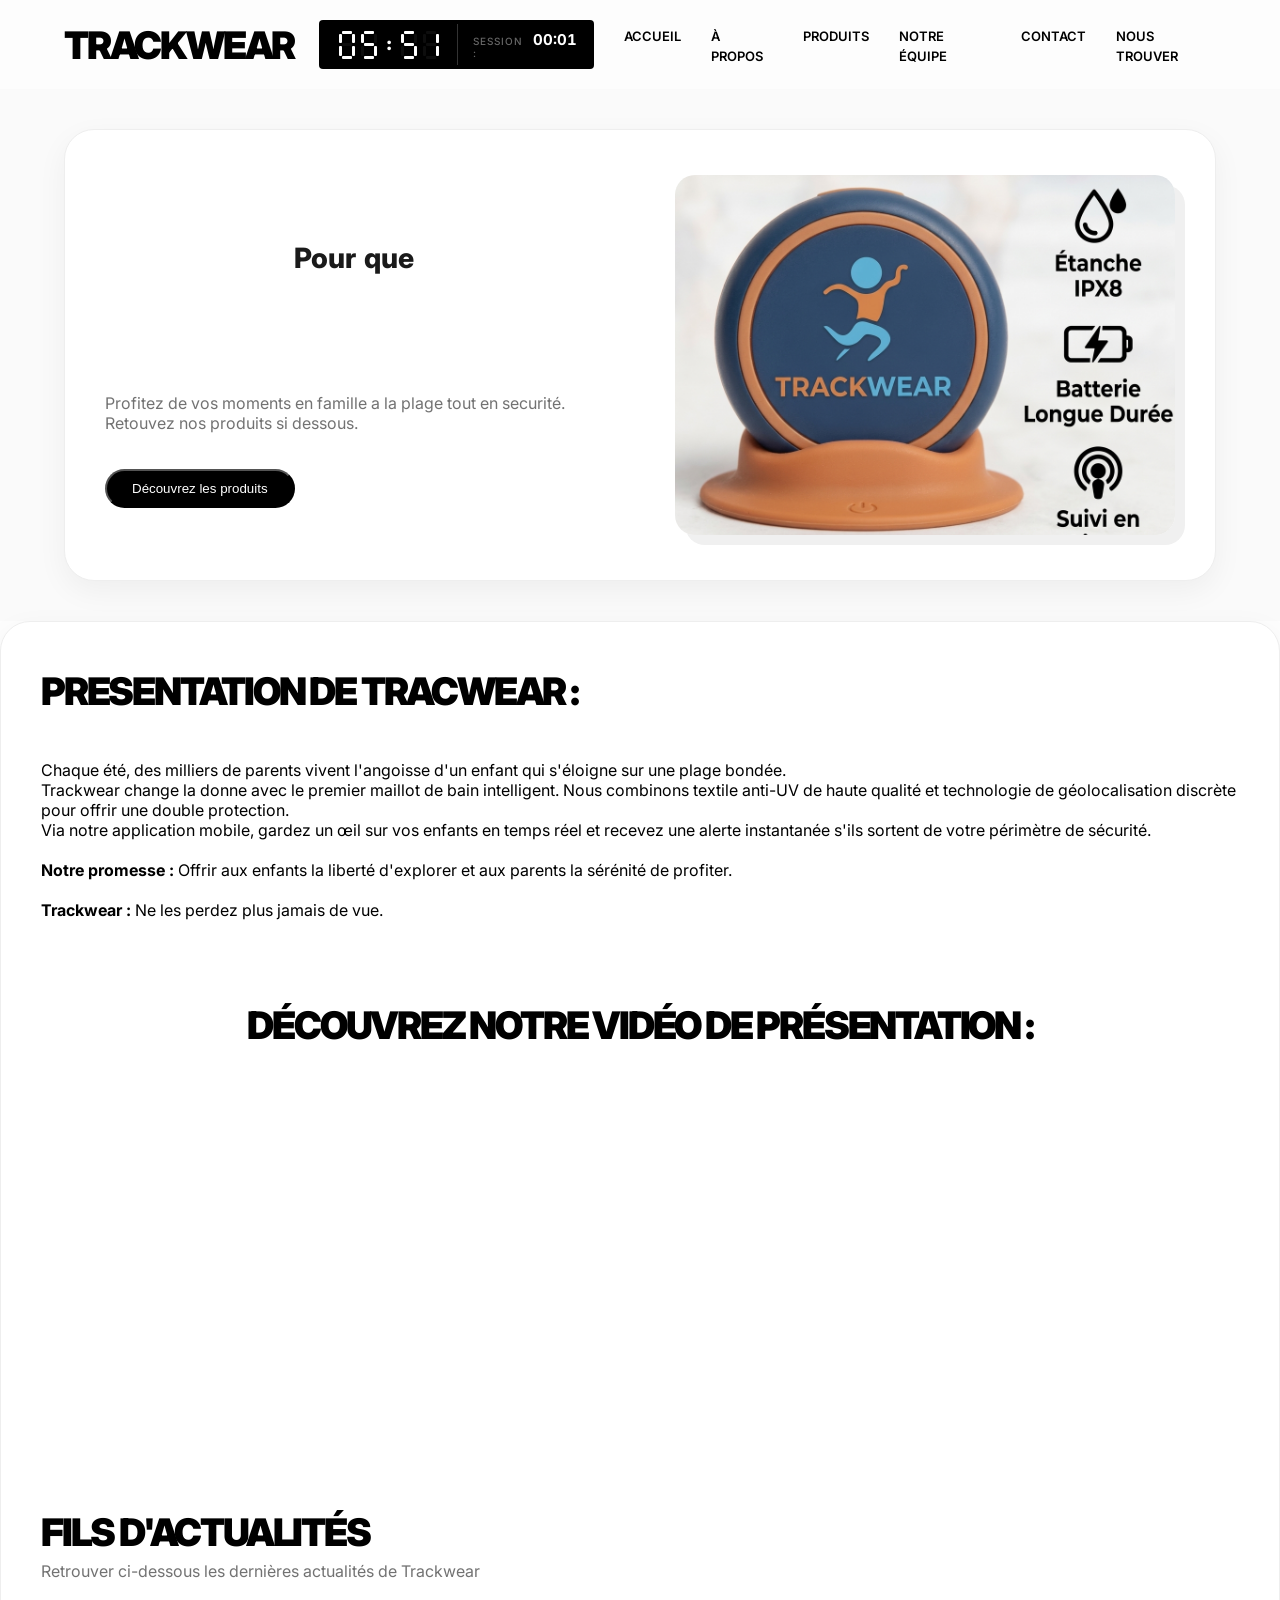
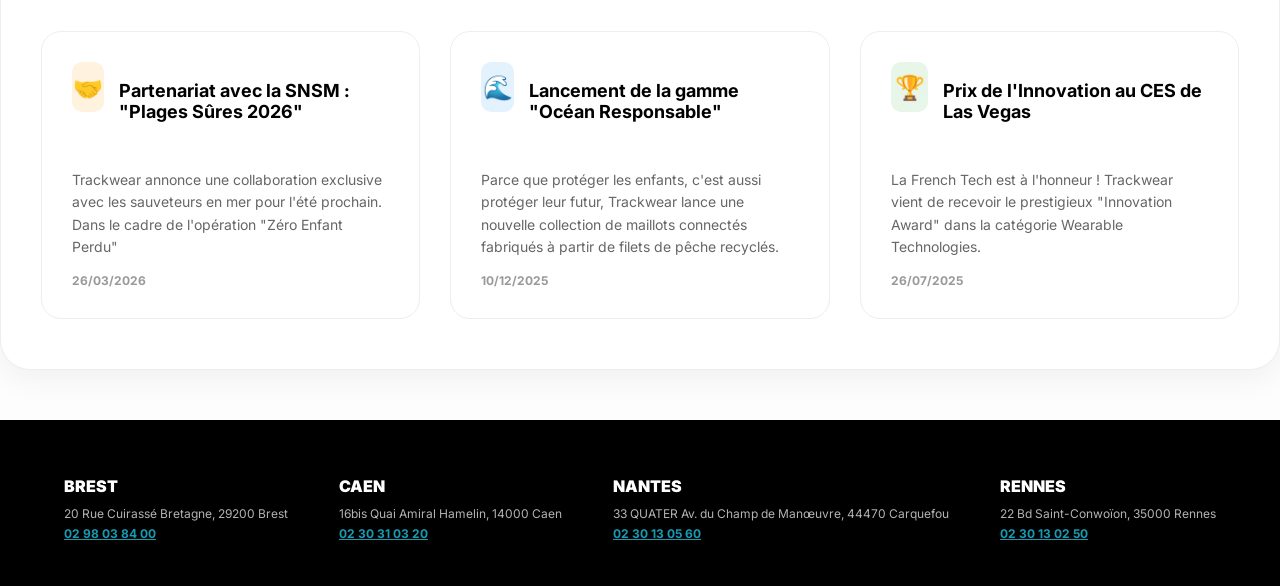
==== commit ede93bba: "teams en cours" ====
--- a/index/index.html
+++ b/index/index.html
@@ -6,6 +6,7 @@
     <link rel="stylesheet" href="styles.css">
     <link rel="stylesheet" href="acceuil.css">
     <script src="script.js" defer></script>
+    <script src="acceuil.js" defer></script>
     <title>Accueil</title>
 </head>
 <body>
--- a/index/styles.css
+++ b/index/styles.css
@@ -1,27 +1,31 @@
+/* Importation de la police d'écriture "Inter" depuis Google Fonts */
 @import url('https://fonts.googleapis.com/css2?family=Inter:wght@400;500;900&display=swap');
 
+/* Style de base pour tout le corps de la page */
 body {
     margin: 0;
     font-family: 'Inter', sans-serif;
-    background-color: #fdfdfd;
-}
-
-/* Le conteneur du loader (caché par défaut) */
+    background-color: #fdfdfd; /* Blanc cassé très léger */
+}
+
+/* --- LE LOADER (Écran de chargement) --- */
+
+/* Fond du loader qui recouvre tout l'écran */
 #loader-overlay {
     position: fixed;
     top: 0;
     left: 0;
     width: 100%;
     height: 100%;
-    background: rgba(255, 255, 255, 0.9); /* Fond blanc semi-transparent */
-    display: none; /* Caché */
+    background: rgba(255, 255, 255, 0.9); /* Blanc transparent */
+    display: none; /* Masqué par défaut, affiché par le JavaScript */
     flex-direction: column;
     justify-content: center;
     align-items: center;
-    z-index: 9999;
-}
-
-/* La barre de chargement animée */
+    z-index: 9999; /* Toujours au-dessus du reste */
+}
+
+/* Conteneur gris de la barre de chargement */
 .loader-bar {
     width: 150px;
     height: 4px;
@@ -30,20 +34,23 @@
     overflow: hidden;
 }
 
+/* La petite barre noire qui bouge à l'intérieur */
 .loader-bar::after {
     content: '';
     position: absolute;
     width: 60px;
     height: 100%;
-    background-color: #000; /* Noir comme ton logo */
-    animation: loading 1.5s infinite ease-in-out;
-}
-
+    background-color: #000;
+    animation: loading 1.5s infinite ease-in-out; /* Animation en boucle */
+}
+
+/* Mouvement de la barre : de gauche à droite */
 @keyframes loading {
     0% { left: -60px; }
     100% { left: 150px; }
 }
 
+/* Texte "Chargement..." sous la barre */
 #loader-text {
     margin-top: 15px;
     font-weight: 900;
@@ -52,7 +59,8 @@
     letter-spacing: 2px;
 }
 
-/* --- NAVIGATION --- */
+/* --- NAVIGATION (Barre de menu) --- */
+
 nav {
     display: flex;
     justify-content: space-between;
@@ -60,6 +68,7 @@
     padding: 20px 5%;
 }
 
+/* Regroupe le logo et le bloc heure/chrono */
 .logo-container {
     display: flex;
     flex-direction: row; 
@@ -67,6 +76,7 @@
     gap: 25px; 
 }
 
+/* Style du nom de la marque "Trackwear" */
 h1 {
     margin: 0;
     font-weight: 900;
@@ -81,16 +91,18 @@
     color: #000;
 }
 
-/* --- BOITIER TEMPS --- */
+/* --- BOITIER NOIR (Heure + Chrono) --- */
+
 .time {
     display: flex;
     flex-direction: row;
     align-items: center;
-    background: #000; 
+    background: #000; /* Fond noir */
     border-radius: 4px;
     padding: 4px 12px;
 }
 
+/* Style commun pour l'horloge et le chrono */
 .clock, .chrono-container {
     display: flex;
     align-items: center;
@@ -98,7 +110,7 @@
     padding: 6px 5px;
 }
 
-/* HORLOGE */
+/* Configuration des chiffres de l'horloge (7 segments) */
 .clock > div {
     position: relative;
     width: 16px;
@@ -106,21 +118,23 @@
     margin: 0 3px;
 }
 
+/* Style des petites barres qui forment les chiffres */
 .segment {
     position: absolute;
     background: #fff;
     border-radius: 1px;
 }
 
-/* Positions Segments (Taille 28px) */
-.segment0 { left: 3px; top: 0; width: 10px; height: 3px; }
-.segment1 { left: 0; top: 3px; width: 3px; height: 9px; }
-.segment2 { left: 13px; top: 3px; width: 3px; height: 9px; }
-.segment3 { left: 3px; top: 12px; width: 10px; height: 3px; }
-.segment4 { left: 0; top: 15px; width: 3px; height: 10px; }
-.segment5 { left: 13px; top: 15px; width: 3px; height: 10px; }
-.segment6 { left: 3px; top: 25px; width: 10px; height: 3px; }
-
+/* Positions précises de chaque segment pour former un "8" */
+.segment0 { left: 3px; top: 0; width: 10px; height: 3px; }   /* Haut */
+.segment1 { left: 0; top: 3px; width: 3px; height: 9px; }   /* Haut-Gauche */
+.segment2 { left: 13px; top: 3px; width: 3px; height: 9px; }  /* Haut-Droite */
+.segment3 { left: 3px; top: 12px; width: 10px; height: 3px; } /* Milieu */
+.segment4 { left: 0; top: 15px; width: 3px; height: 10px; }  /* Bas-Gauche */
+.segment5 { left: 13px; top: 15px; width: 3px; height: 10px; } /* Bas-Droite */
+.segment6 { left: 3px; top: 25px; width: 10px; height: 3px; }  /* Bas */
+
+/* Les deux points ":" de l'horloge */
 .clock > .colon {
     font-size: 18px;
     font-weight: 900;
@@ -129,36 +143,40 @@
     line-height: 25px;
 }
 
+/* État d'un segment éteint (presque invisible) */
 .off { opacity: 0.05; }
 
-/* --- CHRONO AVEC LABEL GRIS --- */
+/* Bloc du chronomètre */
 .chrono-container {
-    border-left: 1px solid rgba(255, 255, 255, 0.2);
+    border-left: 1px solid rgba(255, 255, 255, 0.2); /* Petite barre de séparation */
     margin-left: 10px;
     padding-left: 15px;
     display: flex;
-    align-items: baseline; /* Aligne le texte sur la ligne de base */
-}
-
+    align-items: baseline;
+}
+
+/* Texte "SESSION" en petit et gris */
 #label {
     color: #fff;
-    opacity: 0.4;       /* C'est ici qu'on crée le gris par transparence */
-    font-size: 10px;    /* Plus petit pour le style */
+    opacity: 0.4;
+    font-size: 10px;
     font-weight: 500;
     text-transform: uppercase;
-    margin-right: 8px;  /* Espace avec les chiffres */
+    margin-right: 8px;
     letter-spacing: 1px;
 }
 
+/* Chiffres du chrono */
 #chrono {
     font-weight: 700;
     font-size: 15px;
-    font-variant-numeric: tabular-nums; /* Empêche le tremblement */
+    font-variant-numeric: tabular-nums; /* Évite que les chiffres bougent */
     min-width: 45px;
     text-align: right;
 }
 
-/* --- LIENS --- */
+/* --- LIENS DU MENU --- */
+
 .links { display: flex; list-style: none; margin: 0; }
 .links li { margin-left: 30px; }
 .links a {
@@ -170,6 +188,8 @@
     position: relative;
     padding-bottom: 5px;
 }
+
+/* Barre de soulignement qui apparaît au survol */
 .links a::after {
     content: '';
     position: absolute;
@@ -181,18 +201,26 @@
 }
 .links a:hover::after { width: 100%; }
 
+.nav-active {
+    background-color: #ffcc00 !important; /* Jaune par exemple, ou la couleur de ton choix */
+    color: black !important;
+    border-radius: 5px;
+    transition: background-color 0.3s ease;
+}
+
+/* --- FOOTER (Pied de page) --- */
+
 footer {
     background-color: #000;
     color: #fff;
     padding: 40px 5%;
     margin-top: 50px;
-    font-family: 'Inter', sans-serif;
 }
 
 .footer-content {
     display: flex;
     justify-content: space-between;
-    flex-wrap: wrap;
+    flex-wrap: wrap; /* Permet de revenir à la ligne sur mobile */
     gap: 20px;
 }
 
@@ -201,18 +229,18 @@
     font-weight: 900;
     font-size: 16px;
     margin-bottom: 10px;
-    letter-spacing: 1px;
 }
 
 .campus p {
     font-size: 12px;
-    opacity: 0.7;
+    opacity: 0.7; /* Texte légèrement grisé */
     margin: 5px 0;
 }
 
+/* Style spécial pour les numéros de téléphone */
 .phone-number {
     cursor: pointer;
     font-weight: 700;
-    color: #2df; /* Un petit rappel du bleu pour montrer que c'est interactif */
+    color: #2df; /* Couleur bleue cyan */
     text-decoration: underline;
 }
--- a/index/acceuil.css
+++ b/index/acceuil.css
@@ -1,6 +1,8 @@
+/* --- SECTION SLOGAN (Haut de page) --- */
+
 .slogan-section {
     padding: 40px 5%;
-    background-color: #fafafa; /* Gris très léger pour faire ressortir le blanc */
+    background-color: #fafafa; /* Fond gris très clair */
 }
 
 .slogan-container {
@@ -11,14 +13,14 @@
     align-items: center;
     justify-content: space-between;
     background: #ffffff;
-    border-radius: 30px; /* Coins arrondis modernes */
+    border-radius: 30px; /* Coins arrondis */
     padding: 0 40px;
-    box-shadow: 0 10px 30px rgba(0, 0, 0, 0.05); /* Ombre très subtile */
+    box-shadow: 0 10px 30px rgba(0, 0, 0, 0.05); /* Ombre légère */
     overflow: hidden;
-    border: 1px solid #eeeeee; /* Bordure fine au lieu du rouge */
-}
-
-/* On donne du poids au texte */
+    border: 1px solid #eeeeee;
+}
+
+/* Zone de texte à gauche du slogan */
 .text-wrapper {
     flex: 1;
     padding-right: 20px;
@@ -29,31 +31,32 @@
     margin-top: 80px;
 }
 
+/* Bouton d'action (CTA) */
 .text-wrapper button {
     margin-top: 20px;
     padding: 10px 25px;
     border-radius: 30px;
     background-color: black;
     color: white;
-    text-decoration: none;
     cursor: pointer;
 }
 
+/* Style du texte animé (Slogan) */
 .slogan-text {
     width: 70%;
     font-family: 'Inter', sans-serif;
-    font-weight: 800; /* Plus gras pour le côté impactant */
+    font-weight: 800;
     font-size: 28px;
     color: #1a1a1a;
     line-height: 1.3;
-    text-align: center; /* Aligné à gauche pour le contraste avec l'image */
+    text-align: center;
     margin-left: 60px;
-    min-height: 2.6em;
-}
-
-/* Style de l'image avec un effet de profondeur */
+    min-height: 2.6em; /* Évite que le reste de la page bouge pendant l'anim */
+}
+
+/* Zone de l'image à droite du slogan */
 .image-wrapper {
-    flex: 0 0 500px; /* Largeur fixe pour l'image */
+    flex: 0 0 500px;
     height: 400px;
     display: flex;
     align-items: center;
@@ -63,29 +66,29 @@
 .slogan-image {
     width: 100%;
     height: 360px;
-    object-fit: cover; /* L'image remplit le cadre proprement */
+    object-fit: cover;
     border-radius: 20px;
-    box-shadow: 10px 10px 0px #f0f0f0; /* Petit décalage graphique sympa */
+    box-shadow: 10px 10px 0px #f0f0f0; /* Effet de contour décalé */
     transition: transform 0.5s ease;
 }
 
 .slogan-image:hover {
-    transform: scale(2); /* Petit effet de zoom au survol */
-}
+    transform: scale(2); /* Zoom x2 au survol */
+}
+
+/* --- SECTION PRÉSENTATION (Texte et Vidéo) --- */
 
 .presentation-section {
     padding: 40px 5%;
     max-width: 1200px;
-    height: auto;
     margin: 0 auto;
     display: flex;
     flex-direction: column;
     background: #ffffff;
-    border-radius: 30px; /* Coins arrondis modernes */
+    border-radius: 30px;
     padding: 0 40px;
-    box-shadow: 0 10px 30px rgba(0, 0, 0, 0.05); /* Ombre très subtile */
-    overflow: hidden;
-    border: 1px solid #eeeeee; /* Bordure fine au lieu du rouge */
+    box-shadow: 0 10px 30px rgba(0, 0, 0, 0.05);
+    border: 1px solid #eeeeee;
 }
 
 .presentation-section h1 {
@@ -93,6 +96,7 @@
     margin-top: 50px;
 }
 
+/* Zone de la vidéo YouTube */
 .video-section {
     display: flex;
     flex-direction: column;
@@ -104,6 +108,8 @@
 .video-section h1 {
     margin-top: 70px;
 }
+
+/* --- SECTION ACTUALITÉS (Cartes) --- */
 
 .actualite p {
     margin-top: -40px;
@@ -113,39 +119,36 @@
 
 .cards-container {
     display: flex;
-    justify-content: space-between; /* Espace uniforme entre les cartes */
-    gap: 30px; /* Espace fixe entre les cartes */
-    max-width: 1200px; /* Largeur maximale pour les grands écrans */
+    justify-content: space-between;
+    gap: 30px;
     width: 100%;
     margin-bottom: 50px;
 }
 
-/* --- STYLE DE LA CARTE --- */
+/* Style individuel de chaque carte de news */
 .news-card {
     background-color: #ffffff;
-    border: 1px solid #eeeeee; /* Bordure très fine */
-    border-radius: 20px; /* Coins très arrondis */
+    border: 1px solid #eeeeee;
+    border-radius: 20px;
     padding: 30px;
-    flex: 1; /* Chaque carte prend une part égale de la largeur */
-    display: flex;
-    flex-direction: column; /* Aligne le contenu de haut en bas */
-    justify-content: space-between; /* Pousse la date tout en bas */
-    transition: box-shadow 0.3s ease; /* Effet au survol */
-}
-
-/* Effet de survol léger */
+    flex: 1;
+    display: flex;
+    flex-direction: column;
+    justify-content: space-between;
+    transition: box-shadow 0.3s ease;
+}
+
 .news-card:hover {
     box-shadow: 0 5px 15px rgba(0,0,0,0.05);
 }
 
-/* --- EN-TÊTE DE LA CARTE (Icône + Titre) --- */
 .card-header {
     display: flex;
-    align-items: flex-start; /* Aligne l'icône en haut du titre */
-    gap: 15px; /* Espace entre l'icône et le titre */
+    gap: 15px;
     margin-bottom: 15px;
 }
 
+/* Style de la petite icône colorée dans la carte */
 .card-icon {
     display: flex;
     justify-content: center;
@@ -153,38 +156,34 @@
     font-size: 24px;
     width: 50px;
     height: 50px;
-    min-width: 50px; /* Empêche l'icône de rétrécir */
-    border-radius: 10px; /* Arrondi léger */
-}
-
-/* Couleurs spécifiques pour les fonds d'icônes */
+    border-radius: 10px;
+}
+
+/* Couleurs des icônes news */
 .icon-orange { background-color: #fff3e0; }
 .icon-blue { background-color: #e3f2fd; }
 .icon-green { background-color: #e8f5e9; }
 
-/* --- TEXTES DE LA CARTE --- */
 .card-title {
-    margin: 0;
     font-size: 18px;
-    color: #000000;
     font-weight: 700;
 }
 
 .card-text {
     font-size: 14px;
-    color: #666666; /* Gris pour le texte secondaire */
-    line-height: 1.6; /* Plus d'espace entre les lignes */
-    margin: 0 0 20px 0;
+    color: #666666;
+    line-height: 1.6;
 }
 
 .card-date {
     font-size: 12px;
     color: #999999;
     font-weight: bold;
-    align-self: flex-start; /* Aligne la date à gauche */
-}
-
-/* Animation de translation (Droite -> Gauche -> Centre) */
+}
+
+/* --- ANIMATIONS (JavaScript) --- */
+
+/* Animation de mouvement de gauche à droite du slogan */
 @keyframes shakeAndSlide {
     0% { transform: translateX(0); }
     30% { transform: translateX(50px); }
@@ -196,7 +195,7 @@
     animation: shakeAndSlide 1.5s ease-in-out forwards;
 }
 
-/* Apparition douce du mot */
+/* Animation d'apparition des mots un par un */
 .word {
     display: inline-block;
     margin-right: 8px;
@@ -210,11 +209,13 @@
     transform: translateY(0);
 }
 
+/* --- FENÊTRE MODALE (Confirmation personnalisée) --- */
+
 #custom-confirm {
     position: fixed;
     top: 0; left: 0; width: 100%; height: 100%;
     background: rgba(0,0,0,0.8);
-    display: none; /* Caché par défaut */
+    display: none; /* Cachée par défaut */
     justify-content: center;
     align-items: center;
     z-index: 10000;
@@ -225,13 +226,6 @@
     padding: 30px;
     border-radius: 4px;
     text-align: center;
-    font-family: 'Inter', sans-serif;
-}
-
-.modal-content p {
-    font-weight: 900;
-    text-transform: uppercase;
-    margin-bottom: 20px;
 }
 
 .modal-buttons {
@@ -245,11 +239,7 @@
     border: 2px solid black;
     font-weight: 900;
     cursor: pointer;
-    transition: 0.2s;
 }
 
 #btn-vrai { background: black; color: white; }
-#btn-faux { background: white; color: black; }
-
-#btn-vrai:hover { opacity: 0.8; }
-#btn-faux:hover { background: #eee; }+#btn-faux { background: white; color: black; }
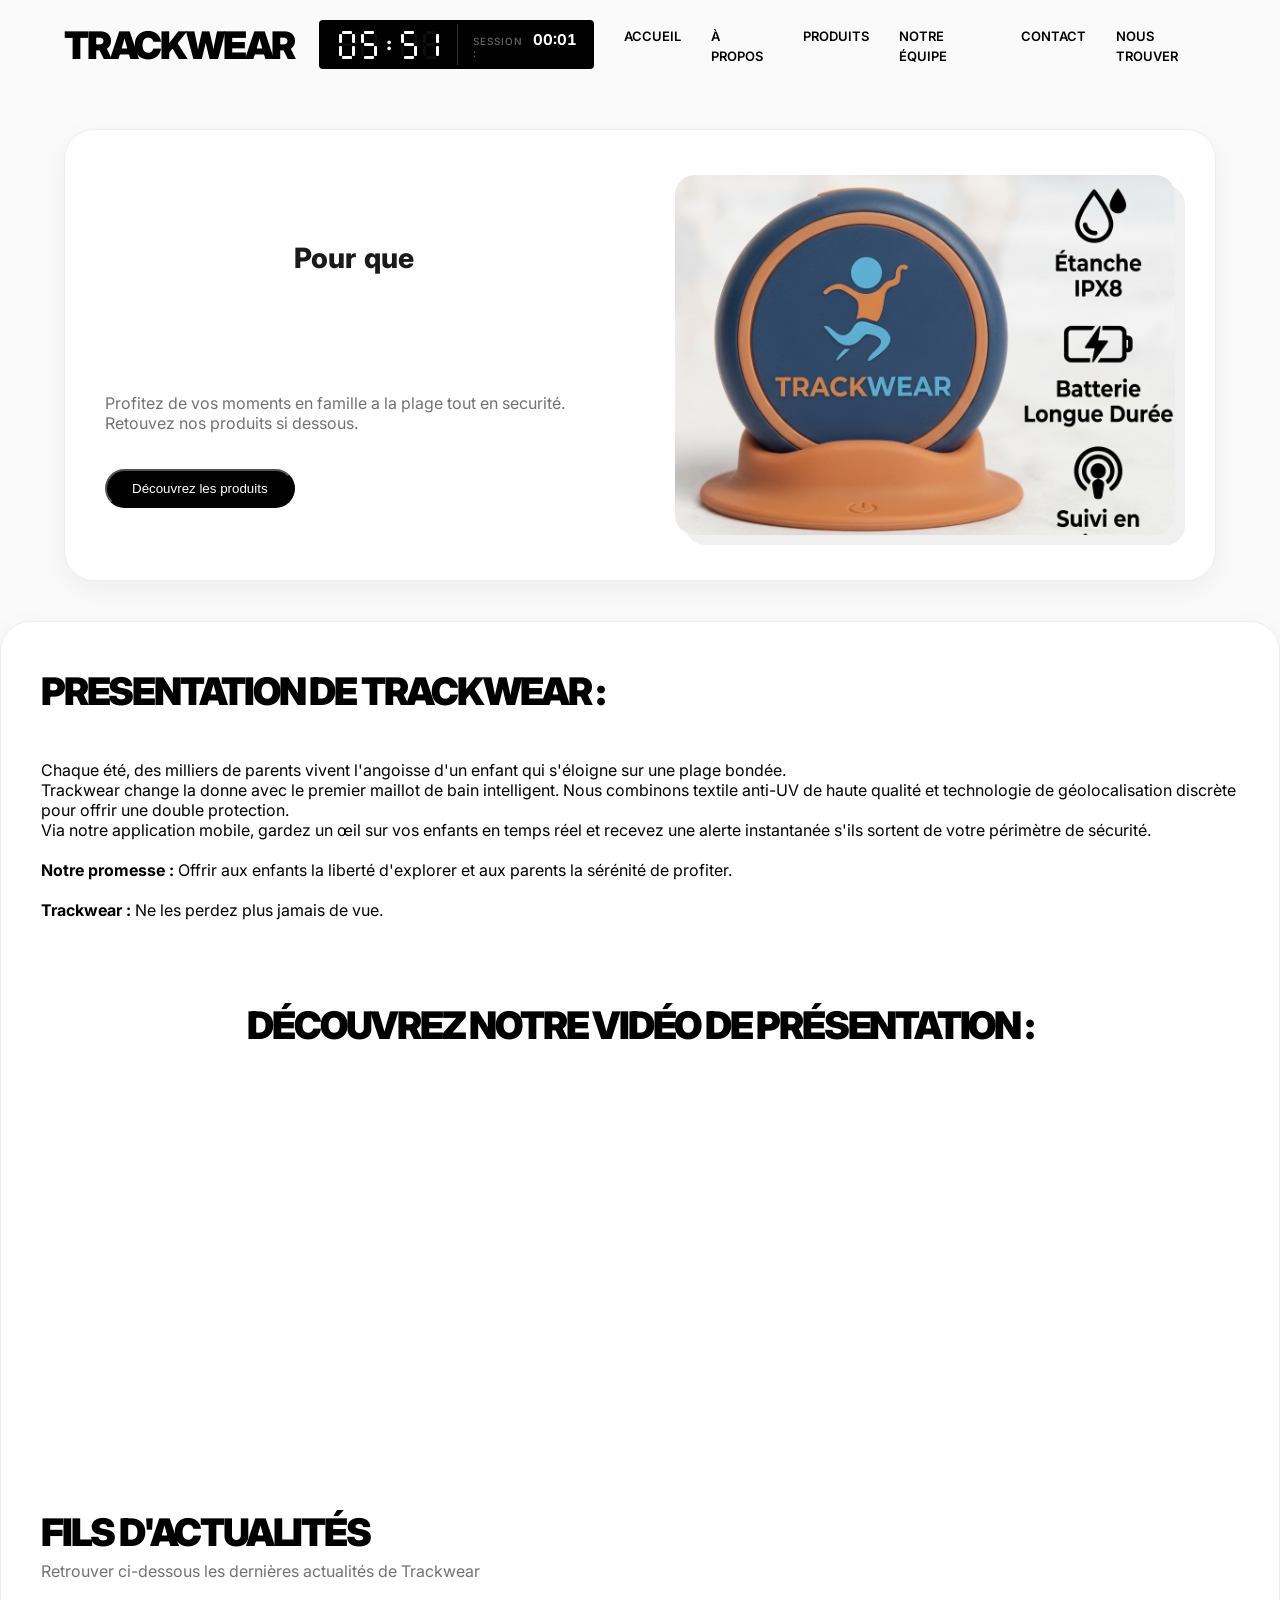
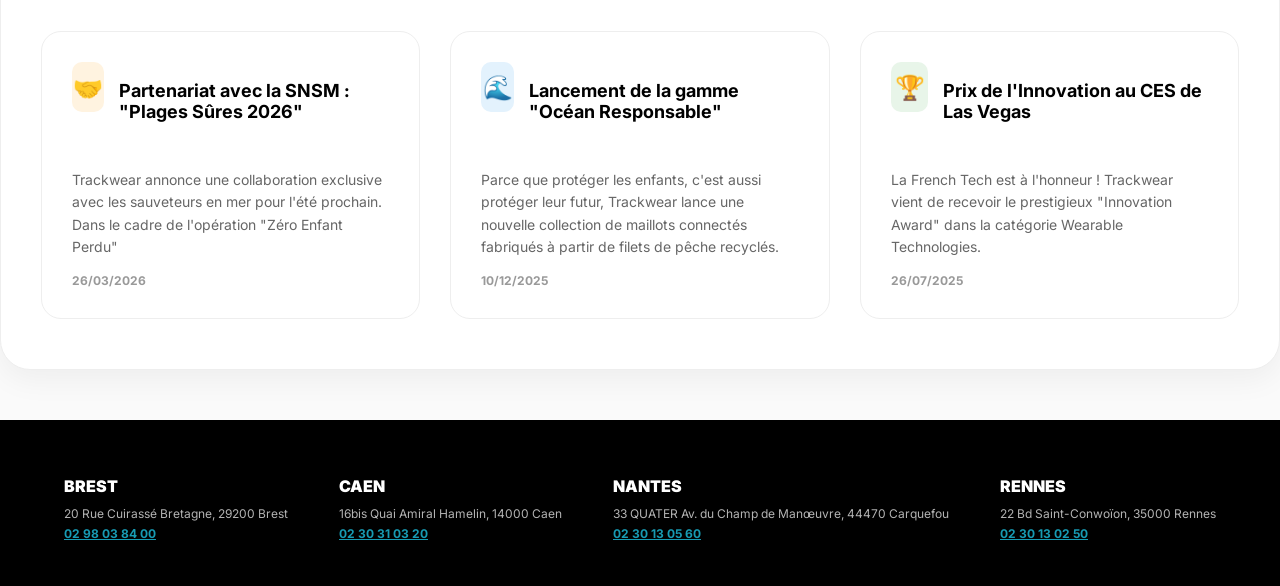
==== commit 536e52a1: "update photo Marine" ====
--- a/index/index.html
+++ b/index/index.html
@@ -60,7 +60,7 @@
 
     <section class="presentation-section">
         <div>
-            <h1>Presentation   de   Tracwear :</h1>
+            <h1>Presentation   de   Trackwear :</h1>
             <p>Chaque été, des milliers de parents vivent l'angoisse d'un enfant qui s'éloigne sur une plage bondée.<br> Trackwear change la donne avec le premier maillot de bain intelligent. 
                 Nous combinons textile anti-UV de haute qualité et technologie de géolocalisation discrète pour offrir une double protection. <br>Via notre application mobile, gardez un œil sur vos enfants en temps réel et recevez une alerte instantanée s'ils sortent de votre périmètre de sécurité. <br><br>
                 <strong>Notre promesse :</strong> Offrir aux enfants la liberté d'explorer et aux parents la sérénité de profiter.<br><br>
--- a/index/styles.css
+++ b/index/styles.css
@@ -5,7 +5,7 @@
 body {
     margin: 0;
     font-family: 'Inter', sans-serif;
-    background-color: #fdfdfd; /* Blanc cassé très léger */
+    background-color: #fafafa; /* Blanc cassé très léger */
 }
 
 /* --- LE LOADER (Écran de chargement) --- */
@@ -175,6 +175,16 @@
     text-align: right;
 }
 
+.hamburger {
+    display: none;
+    font-size: 28px;
+    background: none;
+    border: none;
+    cursor: pointer;
+    color: #000;
+    padding: 10px;
+}
+
 /* --- LIENS DU MENU --- */
 
 .links { display: flex; list-style: none; margin: 0; }
@@ -243,4 +253,123 @@
     font-weight: 700;
     color: #2df; /* Couleur bleue cyan */
     text-decoration: underline;
+}
+
+/* =========================================
+   RESPONSIVE DESIGN (Global - Header & Footer)
+========================================= */
+
+/* --- TABLETTES (Largeur max: 1024px) --- */
+@media screen and (max-width: 1024px) {
+    /* On passe la barre de navigation sur deux lignes : Logo en haut, Liens en bas */
+    nav {
+        flex-direction: column;
+        gap: 25px;
+        padding: 20px 2%;
+    }
+    
+    .links {
+        flex-wrap: wrap; /* Autorise les liens à passer à la ligne */
+        justify-content: center;
+        padding: 0;
+    }
+    
+    /* On réduit l'espace entre les liens (initialement à 30px) */
+    .links li {
+        margin: 10px 15px; 
+    }
+}
+
+/* --- SMARTPHONES (Largeur max: 768px) --- */
+@media screen and (max-width: 768px) {
+    
+    /* 1. HEADER : Sépare le titre Trackwear du boitier chronomètre */
+    .logo-container {
+        flex-direction: column;
+        gap: 15px;
+    }
+    
+    h1 {
+        font-size: 32px; /* Réduit un peu la taille du titre */
+    }
+
+    /* 2. MENU : Empile les liens verticalement pour le tactile */
+    .hamburger {
+        display: block; /* On affiche l'icône en haut à droite */
+        position: absolute;
+        top: 20px;
+        right: 20px;
+    }
+
+    .links {
+        display: none; /* On cache les liens par défaut */
+        flex-direction: column;
+        width: 100%;
+        background-color: #fff;
+        position: absolute;
+        top: 80px; /* Ajuste selon la hauteur de ton header */
+        left: 0;
+        padding: 20px 0;
+        box-shadow: 0 10px 15px rgba(0,0,0,0.1);
+        z-index: 1000;
+    }
+
+    /* Cette classe sera ajoutée via JavaScript au clic */
+    .links.show {
+        display: flex; 
+    }
+    
+    /* On assure que les liens prennent toute la largeur pour cliquer facilement */
+    .links li {
+        margin: 10px 0;
+        width: 100%;
+        text-align: center;
+    }
+
+    .links a {
+        display: block;
+        padding: 10px; /* Zone de clic plus grande pour les doigts */
+    }
+
+    /* 3. FOOTER : Empile les campus et ajoute un séparateur */
+    .footer-content {
+        flex-direction: column;
+        align-items: center;
+        text-align: center;
+        gap: 30px;
+    }
+
+    .campus {
+        width: 100%;
+        border-bottom: 1px solid rgba(255, 255, 255, 0.2); /* Ligne gris clair */
+        padding-bottom: 15px;
+    }
+
+    .campus:last-child {
+        border-bottom: none; /* Retire la ligne sous le dernier campus */
+    }
+}
+
+/* --- TRÈS PETITS ÉCRANS (Largeur max: 480px) --- */
+@media screen and (max-width: 480px) {
+    h1 {
+        font-size: 26px; /* Titre encore un peu plus petit */
+    }
+
+    /* On réorganise le boîtier noir de l'horloge/chrono pour qu'il ne dépasse pas de l'écran */
+    .time {
+        flex-direction: column;
+        padding: 10px;
+        gap: 8px;
+    }
+
+    .chrono-container {
+        border-left: none; /* Enlève la barre verticale de séparation */
+        border-top: 1px solid rgba(255, 255, 255, 0.2); /* Remplace par une barre horizontale */
+        margin-left: 0;
+        padding-left: 0;
+        padding-top: 10px;
+        width: 100%;
+        justify-content: center;
+    }
 }
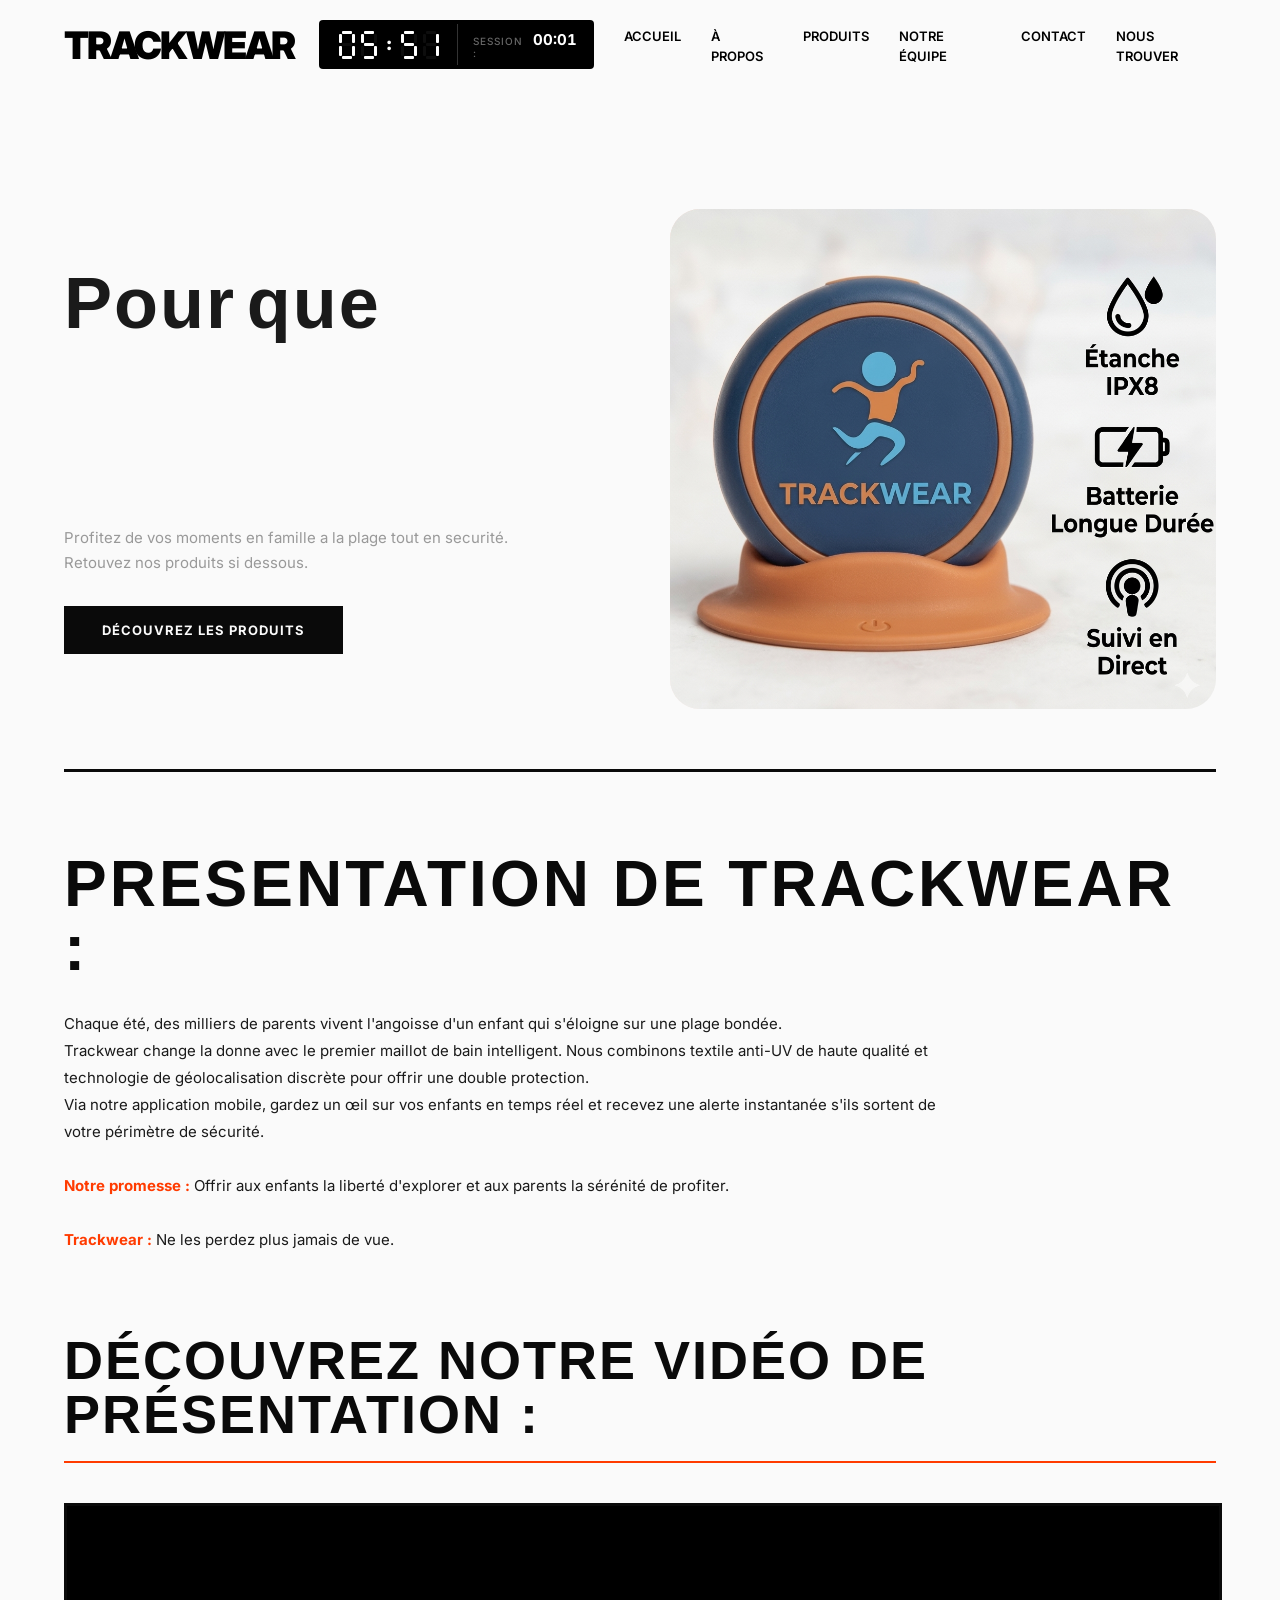
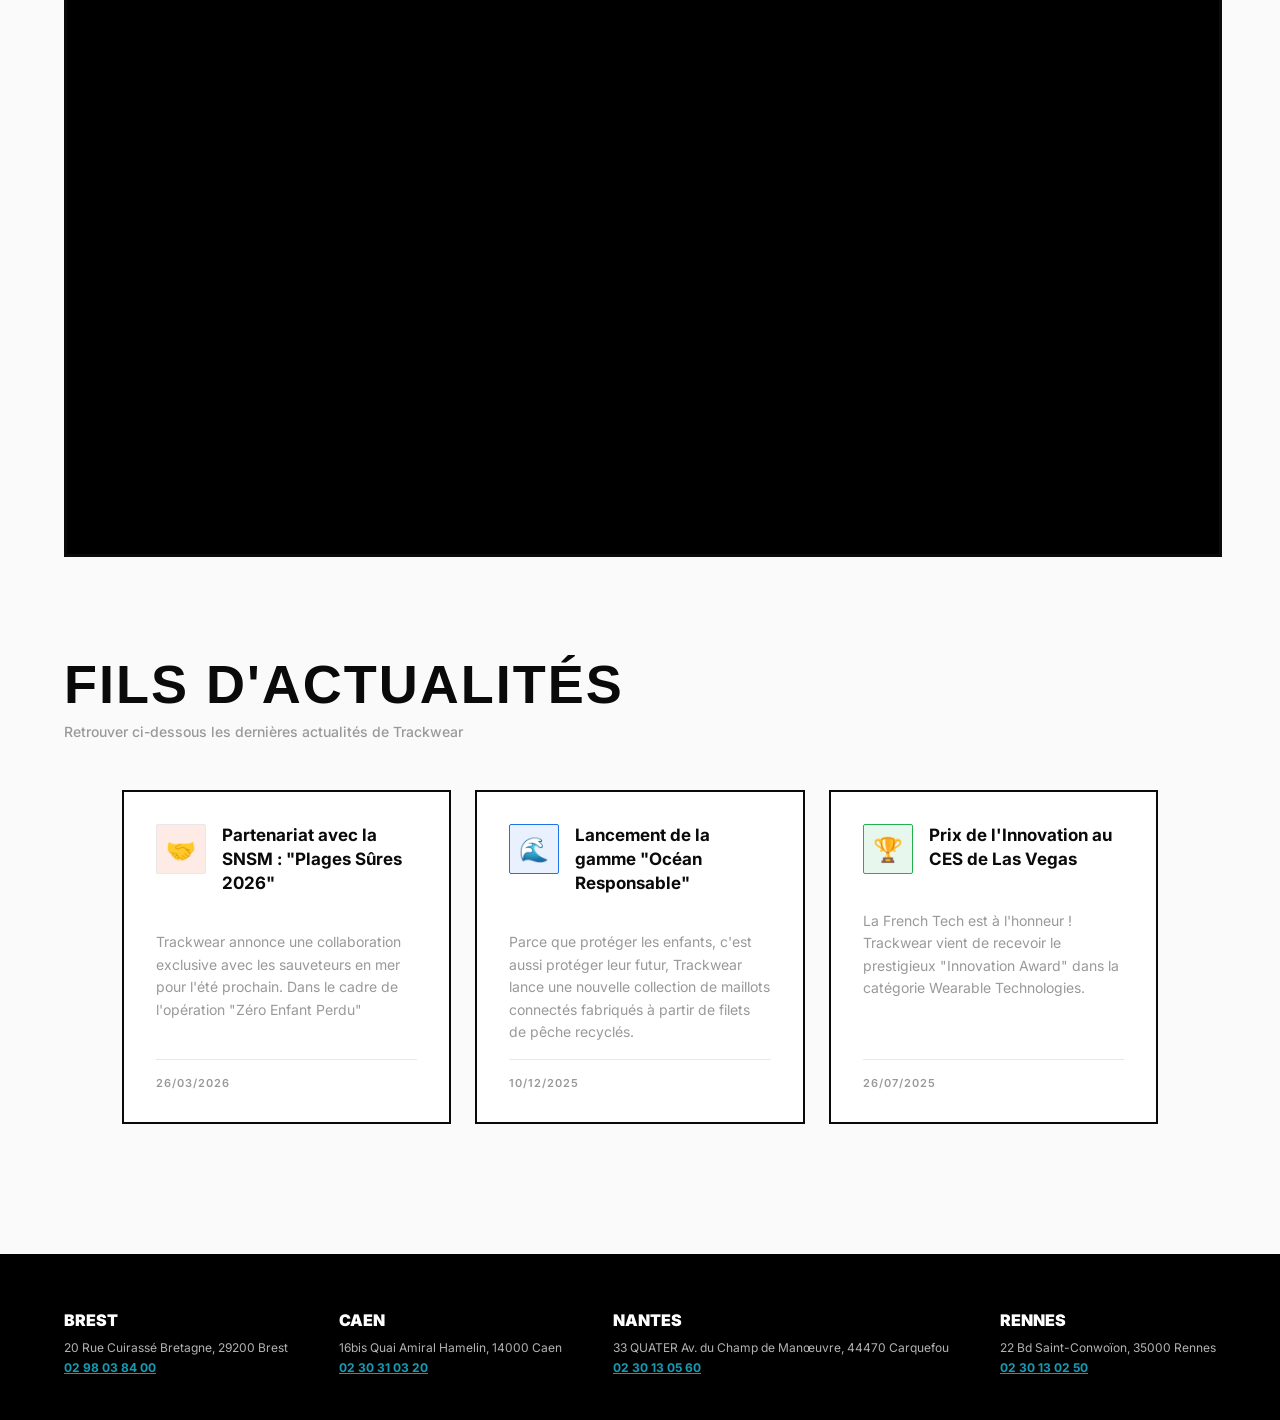
==== commit ead99b66: "favicon logo trackwear" ====
--- a/index/index.html
+++ b/index/index.html
@@ -3,6 +3,7 @@
 <head>
     <meta charset="UTF-8">
     <meta name="viewport" content="width=device-width, initial-scale=1.0">
+    <link rel="icon" type="image/x-icon" href="../assets/images/favicon.png">
     <link rel="stylesheet" href="styles.css">
     <link rel="stylesheet" href="acceuil.css">
     <script src="script.js" defer></script>
@@ -32,7 +33,8 @@
                     </div>
                 </div>
             </div>
-            <div class="links">
+            <button class="hamburger" id="hamburger">&#9776;</button>
+            <div class="links" id="nav-links">
                 <li><a href="../index/index.html">Accueil</a></li>                
                 <li><a href="../about/about.html">À propos</a></li>
                 <li><a href="../produits/produits.html">Produits</a></li>
--- a/index/styles.css
+++ b/index/styles.css
@@ -295,40 +295,42 @@
 
     /* 2. MENU : Empile les liens verticalement pour le tactile */
     .hamburger {
-        display: block; /* On affiche l'icône en haut à droite */
+        display: block;
         position: absolute;
         top: 20px;
         right: 20px;
+        z-index: 1100; /* Au-dessus du menu ouvert */
     }
 
     .links {
-        display: none; /* On cache les liens par défaut */
-        flex-direction: column;
+        display: none;
+        flex-direction: column;
+        justify-content: center;
+        align-items: center;
+        gap: 30px;
         width: 100%;
+        height: 100vh;         /* Toute la hauteur de l'écran */
         background-color: #fff;
-        position: absolute;
-        top: 80px; /* Ajuste selon la hauteur de ton header */
+        position: fixed;       /* Fixé, même si on a scrollé */
+        top: 0;
         left: 0;
-        padding: 20px 0;
-        box-shadow: 0 10px 15px rgba(0,0,0,0.1);
         z-index: 1000;
     }
 
-    /* Cette classe sera ajoutée via JavaScript au clic */
     .links.show {
-        display: flex; 
-    }
-    
-    /* On assure que les liens prennent toute la largeur pour cliquer facilement */
+        display: flex;
+    }
+
     .links li {
-        margin: 10px 0;
-        width: 100%;
+        margin: 0;
+        width: auto;           /* Largeur naturelle du mot */
         text-align: center;
     }
 
     .links a {
-        display: block;
-        padding: 10px; /* Zone de clic plus grande pour les doigts */
+        display: inline-block; /* Le soulignement suit la taille du mot */
+        padding: 10px;
+        font-size: 22px;
     }
 
     /* 3. FOOTER : Empile les campus et ajoute un séparateur */
--- a/index/acceuil.css
+++ b/index/acceuil.css
@@ -1,245 +1,475 @@
-/* --- SECTION SLOGAN (Haut de page) --- */
-
+/* ===== HERO SLOGAN ===== */
 .slogan-section {
-    padding: 40px 5%;
-    background-color: #fafafa; /* Fond gris très clair */
+    padding: 60px 5% 0;
+    background: #fafafa;
 }
 
 .slogan-container {
-    height: 450px;
-    max-width: 1200px;
+    max-width: 1400px;
     margin: 0 auto;
+    display: grid;
+    grid-template-columns: 1fr 1fr;
+    gap: 60px;
+    align-items: center;
+    padding: 60px 0;
+    border-bottom: 3px solid #0a0a0a;
+}
+
+.text-wrapper {
     display: flex;
-    align-items: center;
-    justify-content: space-between;
-    background: #ffffff;
-    border-radius: 30px; /* Coins arrondis */
-    padding: 0 40px;
-    box-shadow: 0 10px 30px rgba(0, 0, 0, 0.05); /* Ombre légère */
+    flex-direction: column;
+    justify-content: flex-start;
+}
+
+.slogan-text {
+    font-family: 'Bebas Neue', sans-serif;
+    font-size: clamp(38px, 6vw, 72px);
+    letter-spacing: 2px;
+    color: #1a1a1a;
+    line-height: 1.1;
+    margin: 0 0 30px 0;
+    min-height: 3.2em;
+}
+
+.slogan-text .word {
+    display: inline-block;
+    margin-right: 0.15em;
+    opacity: 0;
+    transform: translateY(20px);
+    transition: all 0.6s cubic-bezier(0.16, 1, 0.3, 1);
+}
+
+.slogan-text .word.visible {
+    opacity: 1;
+    transform: translateY(0);
+}
+
+.text-wrapper > p {
+    font-family: 'Inter', sans-serif;
+    font-size: 15px;
+    line-height: 1.7;
+    color: #999;
+    margin: 0 0 30px 0;
+    max-width: 480px;
+}
+
+.text-wrapper button {
+    align-self: flex-start;
+    padding: 14px 36px;
+    background: #0a0a0a;
+    color: #fafafa;
+    border: 2px solid #0a0a0a;
+    font-family: 'Inter', sans-serif;
+    font-size: 13px;
+    font-weight: 700;
+    letter-spacing: 1px;
+    text-transform: uppercase;
+    cursor: pointer;
+    transition: all 0.3s ease;
+    position: relative;
     overflow: hidden;
-    border: 1px solid #eeeeee;
-}
-
-/* Zone de texte à gauche du slogan */
-.text-wrapper {
-    flex: 1;
-    padding-right: 20px;
-}
-
-.text-wrapper p {
-    opacity: 55%;
-    margin-top: 80px;
-}
-
-/* Bouton d'action (CTA) */
-.text-wrapper button {
-    margin-top: 20px;
-    padding: 10px 25px;
-    border-radius: 30px;
-    background-color: black;
-    color: white;
-    cursor: pointer;
-}
-
-/* Style du texte animé (Slogan) */
-.slogan-text {
-    width: 70%;
-    font-family: 'Inter', sans-serif;
-    font-weight: 800;
-    font-size: 28px;
-    color: #1a1a1a;
-    line-height: 1.3;
-    text-align: center;
-    margin-left: 60px;
-    min-height: 2.6em; /* Évite que le reste de la page bouge pendant l'anim */
-}
-
-/* Zone de l'image à droite du slogan */
+}
+
+.text-wrapper button::before {
+    content: '';
+    position: absolute;
+    inset: 0;
+    background: #ff3b00;
+    transform: scaleX(0);
+    transform-origin: left;
+    transition: transform 0.3s ease;
+    z-index: -1;
+}
+
+.text-wrapper button:hover {
+    color: #fafafa;
+    border-color: #ff3b00;
+}
+
+.text-wrapper button:hover::before {
+    transform: scaleX(1);
+}
+
+/* Image Section */
 .image-wrapper {
-    flex: 0 0 500px;
-    height: 400px;
+    position: relative;
+    height: 500px;
     display: flex;
     align-items: center;
     justify-content: center;
+    overflow: hidden;
+    border-radius: 30px;
 }
 
 .slogan-image {
     width: 100%;
-    height: 360px;
+    height: 100%;
     object-fit: cover;
-    border-radius: 20px;
-    box-shadow: 10px 10px 0px #f0f0f0; /* Effet de contour décalé */
-    transition: transform 0.5s ease;
+    transition: transform 0.8s cubic-bezier(0.16, 1, 0.3, 1), filter 0.6s ease;
+    filter: brightness(1);
 }
 
 .slogan-image:hover {
-    transform: scale(2); /* Zoom x2 au survol */
-}
-
-/* --- SECTION PRÉSENTATION (Texte et Vidéo) --- */
-
+    transform: scale(2);
+    filter: brightness(1.1);
+}
+
+.image-wrapper::before {
+    content: '';
+    position: absolute;
+    inset: 0;
+    background: linear-gradient(135deg, rgba(255, 59, 0, 0.15) 0%, transparent 100%);
+    pointer-events: none;
+}
+
+/* ===== PRESENTATION SECTION ===== */
 .presentation-section {
-    padding: 40px 5%;
+    background: #fafafa;
+    padding: 80px 5%;
+}
+
+.presentation-section > div:first-child {
     max-width: 1200px;
-    margin: 0 auto;
-    display: flex;
-    flex-direction: column;
+    margin: 0 auto 80px;
+}
+
+.presentation-section h1 {
+    font-family: 'Bebas Neue', sans-serif;
+    font-size: clamp(42px, 6vw, 64px);
+    letter-spacing: 3px;
+    color: #0a0a0a;
+    margin: 0 0 30px 0;
+    line-height: 1;
+}
+
+.presentation-section > div:first-child > p {
+    font-family: 'Inter', sans-serif;
+    font-size: 15px;
+    line-height: 1.8;
+    color: #1a1a1a;
+    max-width: 900px;
+}
+
+.presentation-section strong {
+    font-weight: 700;
+    color: #ff3b00;
+}
+
+/* ===== VIDEO SECTION ===== */
+.video-section {
+    max-width: 1200px;
+    margin: 0 auto 100px;
+}
+
+.video-section h1 {
+    font-family: 'Bebas Neue', sans-serif;
+    font-size: clamp(32px, 5vw, 54px);
+    letter-spacing: 2px;
+    color: #0a0a0a;
+    margin-bottom: 40px;
+    border-bottom: 2px solid #ff3b00;
+    padding-bottom: 20px;
+}
+
+.video-wrapper {
+    position: relative;
+    width: 100%;
+    padding-bottom: 56.25%;
+    height: 0;
+    overflow: hidden;
+    border: 3px solid #0a0a0a;
+    background: #000;
+    animation: fadeIn 0.8s ease 0.2s both;
+}
+
+.video-wrapper iframe {
+    position: absolute;
+    top: 0;
+    left: 0;
+    width: 100%;
+    height: 100%;
+    border: none;
+}
+
+/* ===== ACTUALITÉS SECTION ===== */
+.actualite {
+    max-width: 1200px;
+    margin: 0 auto 50px;
+}
+
+.actualite h1 {
+    font-family: 'Bebas Neue', sans-serif;
+    font-size: clamp(32px, 5vw, 54px);
+    letter-spacing: 2px;
+    color: #0a0a0a;
+    margin: 0;
+}
+
+.actualite p {
+    font-family: 'Inter', sans-serif;
+    font-size: 14px;
+    color: #999;
+    margin: 12px 0 0 0;
+    font-weight: 500;
+}
+
+/* Cards Container */
+.cards-container {
+    display: grid;
+    grid-template-columns: repeat(auto-fit, minmax(320px, 1fr));
+    gap: 24px;
+    max-width: 1200px;
+    margin: 50px auto 0;
+    padding: 0 5%;
+}
+
+/* News Card */
+.news-card {
     background: #ffffff;
-    border-radius: 30px;
-    padding: 0 40px;
-    box-shadow: 0 10px 30px rgba(0, 0, 0, 0.05);
-    border: 1px solid #eeeeee;
-}
-
-.presentation-section h1 {
-    margin-bottom: 50px;
-    margin-top: 50px;
-}
-
-/* Zone de la vidéo YouTube */
-.video-section {
-    display: flex;
-    flex-direction: column;
-    align-items: center;
-    justify-content: center;
-    margin-bottom: 50px;
-}
-
-.video-section h1 {
-    margin-top: 70px;
-}
-
-/* --- SECTION ACTUALITÉS (Cartes) --- */
-
-.actualite p {
-    margin-top: -40px;
-    opacity: 55%;
-    margin-bottom: 50px;
-}
-
-.cards-container {
-    display: flex;
-    justify-content: space-between;
-    gap: 30px;
-    width: 100%;
-    margin-bottom: 50px;
-}
-
-/* Style individuel de chaque carte de news */
-.news-card {
-    background-color: #ffffff;
-    border: 1px solid #eeeeee;
-    border-radius: 20px;
-    padding: 30px;
-    flex: 1;
+    border: 2px solid #0a0a0a;
+    padding: 32px;
     display: flex;
     flex-direction: column;
     justify-content: space-between;
-    transition: box-shadow 0.3s ease;
+    transition: all 0.35s cubic-bezier(0.16, 1, 0.3, 1);
+    position: relative;
+    overflow: hidden;
+}
+
+.news-card::before {
+    content: '';
+    position: absolute;
+    top: 0;
+    left: -100%;
+    width: 100%;
+    height: 3px;
+    background: #ff3b00;
+    transition: left 0.35s ease;
 }
 
 .news-card:hover {
-    box-shadow: 0 5px 15px rgba(0,0,0,0.05);
+    border-color: #ff3b00;
+    box-shadow: -8px 8px 0 rgba(10, 10, 10, 0.1);
+    transform: translateY(-6px);
+}
+
+.news-card:hover::before {
+    left: 0;
 }
 
 .card-header {
     display: flex;
-    gap: 15px;
-    margin-bottom: 15px;
-}
-
-/* Style de la petite icône colorée dans la carte */
+    gap: 16px;
+    margin-bottom: 20px;
+    align-items: flex-start;
+}
+
 .card-icon {
+    flex-shrink: 0;
+    width: 48px;
+    height: 48px;
     display: flex;
+    align-items: center;
     justify-content: center;
-    align-items: center;
     font-size: 24px;
-    width: 50px;
-    height: 50px;
-    border-radius: 10px;
-}
-
-/* Couleurs des icônes news */
-.icon-orange { background-color: #fff3e0; }
-.icon-blue { background-color: #e3f2fd; }
-.icon-green { background-color: #e8f5e9; }
+    border-radius: 2px;
+    background: rgba(255, 59, 0, 0.1);
+    border: 1px solid #e8e8e8;
+}
+
+.icon-blue {
+    background: rgba(30, 115, 232, 0.1);
+    border-color: #1e73e8;
+}
+
+.icon-green {
+    background: rgba(34, 177, 76, 0.1);
+    border-color: #22b14c;
+}
+
+.icon-orange {
+    background: rgba(255, 59, 0, 0.1);
+}
 
 .card-title {
-    font-size: 18px;
+    font-family: 'Inter', sans-serif;
+    font-size: 17px;
     font-weight: 700;
+    color: #0a0a0a;
+    line-height: 1.4;
+    margin: 0;
 }
 
 .card-text {
+    font-family: 'Inter', sans-serif;
     font-size: 14px;
-    color: #666666;
     line-height: 1.6;
+    color: #999;
+    margin: 16px 0 0 0;
+    flex-grow: 1;
 }
 
 .card-date {
-    font-size: 12px;
-    color: #999999;
-    font-weight: bold;
-}
-
-/* --- ANIMATIONS (JavaScript) --- */
-
-/* Animation de mouvement de gauche à droite du slogan */
+    font-family: 'Inter', sans-serif;
+    font-size: 11px;
+    font-weight: 600;
+    letter-spacing: 1px;
+    color: #999;
+    text-transform: uppercase;
+    margin-top: 16px;
+    padding-top: 16px;
+    border-top: 1px solid #e8e8e8;
+}
+
+/* ===== ANIMATIONS ===== */
+@keyframes fadeIn {
+    from {
+        opacity: 0;
+        transform: translateY(20px);
+    }
+    to {
+        opacity: 1;
+        transform: translateY(0);
+    }
+}
+
 @keyframes shakeAndSlide {
-    0% { transform: translateX(0); }
-    30% { transform: translateX(50px); }
-    60% { transform: translateX(-50px); }
-    100% { transform: translateX(0); }
+    0% {
+        transform: translateX(0);
+        opacity: 1;
+    }
+    30% {
+        transform: translateX(50px);
+    }
+    60% {
+        transform: translateX(-50px);
+    }
+    100% {
+        transform: translateX(0);
+        opacity: 0;
+    }
 }
 
 .animate-move {
-    animation: shakeAndSlide 1.5s ease-in-out forwards;
-}
-
-/* Animation d'apparition des mots un par un */
-.word {
-    display: inline-block;
-    margin-right: 8px;
-    opacity: 0;
-    transform: translateY(10px);
-    transition: all 0.5s ease;
-}
-
-.word.visible {
-    opacity: 1;
-    transform: translateY(0);
-}
-
-/* --- FENÊTRE MODALE (Confirmation personnalisée) --- */
-
-#custom-confirm {
-    position: fixed;
-    top: 0; left: 0; width: 100%; height: 100%;
-    background: rgba(0,0,0,0.8);
-    display: none; /* Cachée par défaut */
-    justify-content: center;
-    align-items: center;
-    z-index: 10000;
-}
-
-.modal-content {
-    background: white;
-    padding: 30px;
-    border-radius: 4px;
-    text-align: center;
-}
-
-.modal-buttons {
-    display: flex;
-    gap: 20px;
-    justify-content: center;
-}
-
-.modal-buttons button {
-    padding: 10px 25px;
-    border: 2px solid black;
-    font-weight: 900;
-    cursor: pointer;
-}
-
-#btn-vrai { background: black; color: white; }
-#btn-faux { background: white; color: black; }+    animation: shakeAndSlide 1.2s cubic-bezier(0.16, 1, 0.3, 1) forwards;
+}
+
+/* ===== RESPONSIVE DESIGN ===== */
+
+@media (max-width: 1024px) {
+    .slogan-container {
+        grid-template-columns: 1fr;
+        gap: 40px;
+        padding: 40px 0;
+    }
+
+    .image-wrapper {
+        height: 350px;
+    }
+
+    .slogan-text {
+        font-size: clamp(28px, 5vw, 48px);
+    }
+
+    .cards-container {
+        grid-template-columns: repeat(2, 1fr);
+    }
+}
+
+@media (max-width: 768px) {
+    .slogan-section {
+        padding: 40px 5% 0;
+    }
+
+    .slogan-container {
+        padding: 30px 0;
+        border-bottom: 2px solid #0a0a0a;
+    }
+
+    .slogan-text {
+        font-size: clamp(24px, 5vw, 36px);
+        margin-bottom: 20px;
+    }
+
+    .text-wrapper > p {
+        font-size: 14px;
+        margin-bottom: 20px;
+    }
+
+    .text-wrapper button {
+        padding: 12px 28px;
+        font-size: 12px;
+    }
+
+    .image-wrapper {
+        height: 280px;
+    }
+
+    .slogan-image:hover {
+        transform: scale(1.02) rotate(0deg);
+    }
+
+    .presentation-section {
+        padding: 50px 5%;
+    }
+
+    .presentation-section > div:first-child {
+        margin-bottom: 50px;
+    }
+
+    .presentation-section h1 {
+        font-size: clamp(28px, 5vw, 42px);
+    }
+
+    .presentation-section > div:first-child > p {
+        font-size: 14px;
+    }
+
+    .video-section h1,
+    .actualite h1 {
+        font-size: clamp(24px, 5vw, 36px);
+    }
+
+    .cards-container {
+        grid-template-columns: 1fr;
+        gap: 20px;
+    }
+
+    .news-card {
+        padding: 24px;
+    }
+}
+
+@media (max-width: 480px) {
+    .presentation-section {
+        padding: 30px 5%;
+    }
+
+    .slogan-text {
+        font-size: 20px;
+    }
+
+    .presentation-section h1,
+    .video-section h1,
+    .actualite h1 {
+        font-size: 22px;
+    }
+
+    .presentation-section > div:first-child > p,
+    .text-wrapper > p {
+        font-size: 13px;
+    }
+
+    .card-title {
+        font-size: 15px;
+    }
+
+    .card-text {
+        font-size: 13px;
+    }
+
+    .news-card:hover {
+        box-shadow: none;
+        transform: none;
+    }
+}
